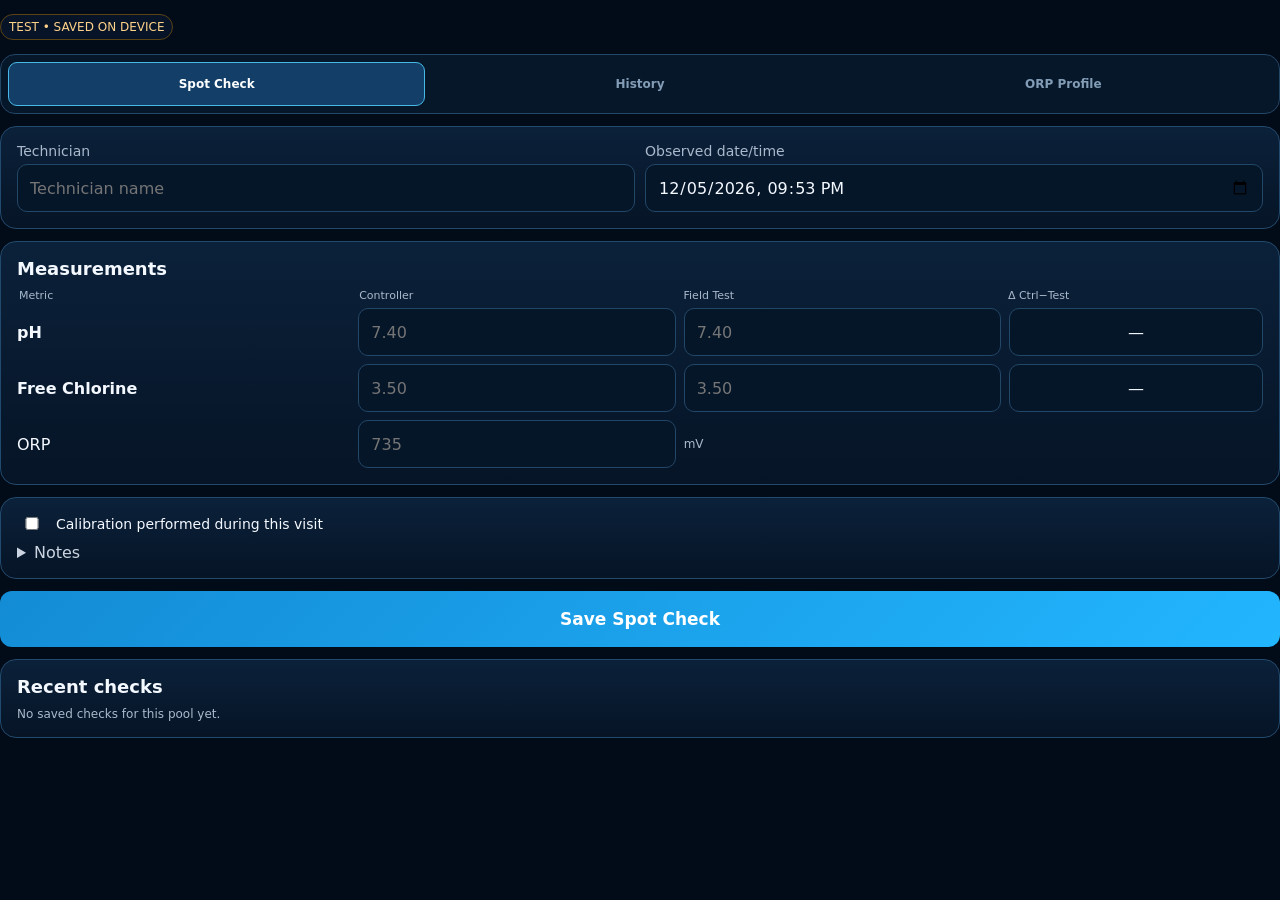
==== calibration.html @ 40bb5a02 "Add field technician testing interface and isolated local test data" ====
<!doctype html>
<html lang="en">
<head>
<script src="test-data.js"></script>
  <meta charset="utf-8" />
  <meta name="viewport" content="width=device-width, initial-scale=1, viewport-fit=cover" />
  <meta name="theme-color" content="#0b0f14" />
  <meta name="apple-mobile-web-app-capable" content="yes" />
  <meta name="apple-mobile-web-app-status-bar-style" content="black-translucent" />
  <title>Calibration &amp; Feeder Maintenance</title>
  
  <style>
    :root{
      --bg:#0b0f14;--panel:#121821;--panel2:#18212c;--line:#273241;--text:#edf3f8;
      --muted:#94a3b8;--accent:#4da3ff;--good:#22c55e;--warn:#f59e0b;--bad:#ef4444;
      --radius:14px;
    }
    *{box-sizing:border-box}
    body{margin:0;background:var(--bg);color:var(--text);font-family:system-ui,-apple-system,Segoe UI,Roboto,Arial,sans-serif}
    .app{max-width:900px;margin:0 auto;padding:14px 14px 88px}
    header{position:sticky;top:0;z-index:5;background:linear-gradient(var(--bg) 84%,transparent);padding:8px 0 12px}
    h1{font-size:22px;margin:0 0 8px}
    .subrow{display:flex;gap:8px;align-items:center;flex-wrap:wrap}
    .pill{font-size:12px;padding:5px 8px;border:1px solid var(--line);border-radius:999px;color:var(--muted);background:var(--panel)}
    .pill.local{color:#ffd28a;border-color:#5b4316}
    .card{background:var(--panel);border:1px solid var(--line);border-radius:var(--radius);padding:14px;margin:12px 0}
    .grid2{display:grid;grid-template-columns:1fr 1fr;gap:10px}
    .grid3{display:grid;grid-template-columns:1fr 1fr 1fr;gap:8px}
    label{display:block;font-size:12px;color:var(--muted);margin-bottom:5px}
    input,select,textarea,button{font:inherit}
    input,select,textarea{width:100%;background:#0e141c;color:var(--text);border:1px solid var(--line);border-radius:10px;padding:12px;min-height:48px}
    textarea{min-height:90px}
    .section-title{font-size:14px;font-weight:700;margin:0 0 10px}
    .measure-head,.measure-row{display:grid;grid-template-columns:1.05fr 1fr 1fr .8fr;gap:8px;align-items:center}
    .measure-head{font-size:11px;color:var(--muted);padding:0 2px 6px}
    .measure-row{margin-bottom:8px}
    .measure-row .metric{font-weight:700}
    .delta{display:flex;align-items:center;justify-content:center;min-height:48px;background:#0e141c;border:1px solid var(--line);border-radius:10px;font-variant-numeric:tabular-nums}
    .delta.good{border-color:#1f6c39;color:#89e4a9}
    .delta.warn{border-color:#775317;color:#ffd188}
    .delta.bad{border-color:#7d2828;color:#ffabab}
    .orp-row{display:grid;grid-template-columns:1.05fr 1fr 1fr .8fr;gap:8px;align-items:center}
    .orp-row input{grid-column:2/3}
    .btn{width:100%;border:0;border-radius:12px;padding:14px 16px;min-height:52px;font-weight:800}
    .primary{background:var(--accent);color:white}
    .secondary{background:var(--panel2);color:var(--text);border:1px solid var(--line)}
    .danger{background:#3a1515;color:#ffb3b3;border:1px solid #6c2424}
    .hidden{display:none!important}
    .kpis{display:grid;grid-template-columns:repeat(4,1fr);gap:8px}
    .kpi{background:#0e141c;border:1px solid var(--line);border-radius:10px;padding:10px}
    .kpi .v{font-size:18px;font-weight:800}
    .kpi .l{font-size:11px;color:var(--muted);margin-top:4px}
    .toolbar{display:flex;gap:8px;flex-wrap:wrap;margin-bottom:10px}
    .toolbar button{flex:1;background:var(--panel2);color:var(--text);border:1px solid var(--line);border-radius:9px;padding:9px}
    .toolbar button.active{border-color:var(--accent);color:#b9dcff}
    .history{display:grid;gap:8px}
    .rowcard{border:1px solid var(--line);border-radius:10px;background:#0e141c;padding:10px}
    .rowtop{display:flex;justify-content:space-between;gap:8px;align-items:center}
    .rowtitle{font-weight:700}
    .rowmeta{font-size:11px;color:var(--muted)}
    .metrics{display:grid;grid-template-columns:repeat(3,1fr);gap:6px;margin-top:8px}
    .metricbox{background:var(--panel2);padding:8px;border-radius:8px;font-size:12px}
    .metricbox b{display:block;font-size:14px;margin-top:2px}
    canvas{width:100%;height:300px;background:#0e141c;border:1px solid var(--line);border-radius:10px}
    .insight{padding:12px;background:#0e141c;border:1px solid var(--line);border-radius:10px;margin-top:10px}
    details{margin-top:10px}
    summary{cursor:pointer;color:#cbd5e1}
    nav{position:fixed;bottom:0;left:0;right:0;background:rgba(10,14,20,.96);backdrop-filter:blur(10px);border-top:1px solid var(--line);display:flex;z-index:10;padding:max(8px,env(safe-area-inset-bottom)) 8px 8px}
    nav button{flex:1;background:none;color:var(--muted);border:0;padding:10px 4px;font-size:12px}
    nav button.active{color:white;font-weight:800}
    .toast{position:fixed;left:50%;bottom:84px;transform:translateX(-50%);background:#17202b;color:#fff;border:1px solid var(--line);padding:10px 14px;border-radius:999px;display:none;z-index:20}
    .muted{color:var(--muted);font-size:12px}
    @media(max-width:650px){
      .grid2{grid-template-columns:1fr}
      .kpis{grid-template-columns:1fr 1fr}
      .measure-head,.measure-row,.orp-row{grid-template-columns:.9fr 1fr 1fr .75fr}
      .app{padding-left:10px;padding-right:10px}
    }
  
    header{padding-top:max(8px,env(safe-area-inset-top))}
    .feeder-head,.modal-title-row{display:flex;align-items:center;justify-content:space-between;gap:10px}
    .smallbtn{background:var(--panel2);color:var(--text);border:1px solid var(--line);border-radius:9px;padding:8px 10px}
    .session-tabs{display:grid;grid-template-columns:1fr 1fr 1fr;gap:8px;margin-top:14px}
    .session-tabs button{background:var(--panel2);color:var(--muted);border:1px solid var(--line);border-radius:10px;padding:11px}
    .session-tabs button.active{border-color:var(--accent);color:white}
    .property-group{margin-top:14px}.property-title{display:flex;justify-content:space-between;align-items:center;margin-bottom:8px;font-weight:800}
    .feeder-pool{border:1px solid var(--line);border-radius:12px;background:#0e141c;margin-bottom:10px;overflow:hidden}
    .feeder-pool-head{padding:10px 12px;border-bottom:1px solid var(--line);font-weight:800}
    .feeder-item{display:grid;grid-template-columns:1fr auto;gap:10px;padding:10px 12px;border-bottom:1px solid #202a37;align-items:center}
    .feeder-item:last-child{border-bottom:0}.feeder-id{font-size:16px;font-weight:850}.feeder-sub{font-size:11px;color:var(--muted);margin-top:3px}
    .feeder-state{display:flex;gap:6px;align-items:center}.statebtn{border-radius:9px;padding:8px 10px;border:1px solid var(--line);background:var(--panel2);color:var(--text);min-width:88px}
    .statebtn.done{border-color:#23623b;color:#9ae6b4}.statebtn.feed{border-color:#6b4a12;color:#ffd38a}.issue-dot{color:#ffd18a;font-weight:800}
    .modal{position:fixed;inset:0;background:rgba(0,0,0,.62);z-index:50;display:flex;align-items:flex-end;justify-content:center}
    .modal-sheet{width:min(900px,100%);max-height:88vh;overflow:auto;background:var(--panel);border:1px solid var(--line);border-radius:18px 18px 0 0;padding:16px 16px calc(18px + env(safe-area-inset-bottom))}
    .status-actions{display:grid;grid-template-columns:1fr 1fr;gap:10px;margin-top:16px}.status-actions button{min-height:50px;border-radius:11px;border:1px solid var(--line);font-weight:800}
    .feeder-note{margin-top:6px;padding:7px 9px;border-radius:8px;background:#2b2413;color:#ffd995;font-size:12px}
    .feeder-kpis .v{font-size:20px}


:root{--s1:#4da3ff;--s2:#b982ff}
.feeder-item.session1{border-left:5px solid var(--s1)}
.feeder-item.session2{border-left:5px solid var(--s2)}
.session-badge{display:inline-flex;padding:3px 7px;border-radius:999px;font-size:10px;font-weight:850;margin-left:7px}
.session-badge.s1{border:1px solid var(--s1);color:#a9d4ff;background:rgba(77,163,255,.10)}
.session-badge.s2{border:1px solid var(--s2);color:#d8baff;background:rgba(185,130,255,.10)}
.session-tabs button[data-session="1"].active{border-color:var(--s1);box-shadow:inset 0 -3px 0 var(--s1)}
.session-tabs button[data-session="2"].active{border-color:var(--s2);box-shadow:inset 0 -3px 0 var(--s2)}
.team-update-actions{display:grid;grid-template-columns:1fr 1fr;gap:8px;margin:12px 0 16px}
.btn.danger{background:#35191c;color:#ffb5ba;border:1px solid #7e3037}

.app-title-row{display:flex;align-items:center;gap:10px;flex-wrap:wrap}
.app-title-row h1{margin-bottom:0}
.version-badge{display:inline-flex;align-items:center;border:1px solid #4da3ff;background:rgba(77,163,255,.12);color:#a9d4ff;border-radius:999px;padding:4px 9px;font-size:12px;font-weight:850;letter-spacing:.03em}

.fc-subtabs{display:grid;grid-template-columns:1fr 1fr;gap:8px;margin-top:10px}.fc-subtabs button{padding:10px;border-radius:10px;border:1px solid var(--line);background:var(--panel2);color:var(--muted)}.fc-subtabs button.active{color:#fff;border-color:var(--accent)}
.fc-session-title{display:flex;align-items:center;justify-content:space-between}.fc-session-dot{width:14px;height:14px;border-radius:50%;background:var(--s1)}.fc-session-dot.s2{background:var(--s2)}
.fc-overview-table{width:100%;border-collapse:collapse;margin-top:12px}.fc-overview-table th,.fc-overview-table td{padding:8px 6px;border-bottom:1px solid var(--line);text-align:left;vertical-align:top}.fc-overview-table th:last-child,.fc-overview-table td:last-child{text-align:right}.fc-overview-list{font-size:11px;color:var(--muted);line-height:1.45}
.fc-progress{height:10px;border-radius:999px;background:#202936;overflow:hidden;margin-top:12px}.fc-progress>div{height:100%;width:0;background:#4aa36b;transition:width .2s}
.fc-hide-done{display:flex;align-items:center;gap:8px;margin:12px 0}.fc-hide-done input{width:20px;height:20px}
.fc-row-actions{display:flex;gap:6px;align-items:center}.fc-action{border:1px solid var(--line);background:var(--panel2);color:var(--text);padding:8px 9px;border-radius:9px;font-size:12px;font-weight:800}.fc-action.feed.active{background:#3b2c12;border-color:#8c651a;color:#ffd58a}.fc-action.clean.active{background:#173824;border-color:#2b7546;color:#a6edbd}.fc-note-btn{min-width:38px}
.fc-final-card{display:grid;gap:10px}.fc-final-card .danger{margin-top:8px}.fc-final-card button:disabled{opacity:.42}
.fc-history-item{border:1px solid var(--line);border-radius:11px;padding:11px;margin-top:9px}.fc-history-head{display:flex;justify-content:space-between;gap:10px}.fc-complete{color:#9ae6b4;font-weight:800}

.team-update-actions.single{grid-template-columns:1fr}
body.feeder-view #calibrationPoolSelector{display:none!important}

.cal-target{margin-top:9px;padding:7px 9px;border-radius:8px;background:rgba(77,163,255,.08);border:1px solid rgba(77,163,255,.22);color:#b9d9ff;font-size:12px;font-weight:750}

.metric-cal-target{margin-top:5px;color:#8fc5ff;font-size:11px;font-weight:850}
.calibration-result{grid-column:1/-1;display:flex;align-items:center;gap:9px;flex-wrap:wrap;margin-top:9px;padding:8px 10px;border:1px solid rgba(77,163,255,.32);background:rgba(77,163,255,.08);border-radius:9px;color:#b9d9ff;font-size:12px}
.calibration-result strong{color:#e9f4ff}.calibration-result span{font-weight:850}

.calibration-result{display:flex;align-items:center;gap:8px;flex-wrap:wrap;margin-top:9px;padding:8px 10px;border:1px solid rgba(77,163,255,.35);background:rgba(77,163,255,.09);border-radius:9px;color:#b9d9ff;font-size:12px}
.calibration-result strong{color:#eef7ff}
.calibration-result span{font-weight:850}

body.feeder-view #fcSession1,body.feeder-view #fcSession2,body.feeder-view #fcModeCurrent,body.feeder-view #fcModeHistory,
body.feeder-view #fcOverviewCard,body.feeder-view #fcFinalizeCard,body.feeder-view #fcHideDoneWrap{display:none!important}
.fc-v6-head{display:grid;grid-template-columns:repeat(3,1fr);gap:6px;margin:8px 0}
.fc-v6-head div{border:1px solid var(--border);border-radius:9px;padding:7px;text-align:center}
.fc-v6-head strong{display:block;font-size:20px}.fc-v6-head span{font-size:9px;color:var(--muted)}
.fc-v6-cols,.fc-v6-row{display:grid;grid-template-columns:1fr 1.15fr .85fr 1.15fr .65fr;gap:3px;align-items:center}
.fc-v6-cols{position:sticky;top:0;background:var(--bg);z-index:5;padding:6px 4px;font-size:8px;color:var(--muted);text-align:center}
.fc-v6-row{padding:5px 4px;border-bottom:1px solid var(--border);min-height:50px}
.fc-v6-id strong{font-size:13px}.fc-v6-id small{display:block;font-size:7px;color:var(--muted)}
.fc-v6-btn,.fc-v6-level{width:100%;min-width:0;min-height:36px;padding:3px 2px;border:1px solid var(--border);border-radius:7px;background:var(--panel2);color:var(--text);font-size:9px}
.fc-v6-btn small{display:block;font-size:6px}.fc-v6-btn.feed.on{border-color:#d39b36;color:#ffd487;background:rgba(211,155,54,.15)}
.fc-v6-btn.clean.on{border-color:#2c8a55;color:#9de4ba;background:rgba(44,138,85,.16)}.fc-v6-btn.note.on{border-color:var(--blue);color:#a8d1ff}
.fc-v6-prop{border:1px solid var(--border);border-radius:10px;overflow:hidden;margin-bottom:10px}.fc-v6-prop-head{padding:7px 8px;font-size:11px;font-weight:800}

.fc-last-refresh{margin-top:7px;text-align:center;font-size:10px;color:var(--muted)}
.fc-last-refresh.refreshing{color:#ffd487}
.fc-last-refresh.ok{color:#9de4ba}

body.feeder-view .fc-session-title,body.feeder-view .feeder-kpis,body.feeder-view .fc-progress,
body.feeder-view #fcProgressText,body.feeder-view .fc-hide-done,body.feeder-view .fc-final-card{display:none!important}
.fc-history-month{margin-bottom:18px}.fc-history-month h3{margin:10px 0 6px;font-size:15px}
.fc-history-row{display:grid;grid-template-columns:1fr 1.25fr;gap:8px;padding:10px 0;border-bottom:1px solid var(--border)}
.fc-history-row small{display:block;color:var(--muted);font-size:10px;margin-top:2px}.fc-history-row>div:nth-child(2){text-align:right}
.fc-history-note{grid-column:1/-1;font-size:11px;padding:7px 9px;border-radius:7px;background:var(--panel2)}
</style>
<style>
:root{--bg:#020b18;--panel:#071427;--panel2:#0b1c34;--line:#17365c;--border:#17365c;--text:#f4f8ff;--muted:#aab9cc;--accent:#22b6ff;--blue:#22b6ff;--radius:16px}
.app{max-width:1440px;padding:0 0 20px}header{position:static;background:none;padding:14px 0}header .app-title-row{display:none}
nav{position:static;display:grid;grid-template-columns:repeat(4,minmax(0,1fr));gap:6px;background:#07172a;border:1px solid #234767;border-radius:15px;padding:7px;margin:12px 0}
nav button{border:1px solid transparent;border-radius:9px;min-height:44px;color:#829db5;font-weight:850}nav button.active{background:#123e68;border-color:#48b8e7;color:white}
.card{border-color:#224a6e;background:linear-gradient(180deg,#0b213a,#061426)}input,select,textarea,.delta,.rowcard,canvas{background:#061629;border-color:#234767}.primary{background:linear-gradient(135deg,#138cd5,#22b6ff)}
.toolbar button.active,.fc-subtabs button.active{background:#123e68;color:#fff}.toast{bottom:20px}.fc-v6-btn,.fc-v6-level{min-height:44px;font-size:11px}.fc-v6-id small{font-size:10px}.fc-v6-btn small{font-size:9px}.fc-v6-cols{font-size:10px}
@media(max-width:600px){nav{grid-template-columns:repeat(2,minmax(0,1fr))}.fc-v6-btn,.fc-v6-level{font-size:9px}.fc-v6-id small{font-size:8px}.fc-v6-btn small{font-size:7px}}
</style><style>
#selectedPoolPill{display:none}#calibrationPoolSelector{display:none}nav{margin-top:0}nav button[data-view="feeders"]{display:none}nav{grid-template-columns:repeat(3,minmax(0,1fr))}body.feeder-view nav{display:none}.app{padding-bottom:10px}.card{padding:16px}.section-title{font-size:18px}label{font-size:14px}.btn{min-height:56px;font-size:17px}.fc-v6-cols{display:none}.fc-v6-row{display:flex;flex-wrap:wrap;gap:9px;padding:14px}.fc-v6-id{width:100%}.fc-v6-id strong{font-size:20px}.fc-v6-id small{font-size:12px}.fc-v6-btn{flex:1;min-width:90px;font-size:14px;min-height:50px}.fc-v6-btn small{font-size:10px}.fc-v6-level{width:85px;font-size:13px;min-height:50px}.fc-v6-prop-head{font-size:17px;padding:14px}.fc-last-refresh{font-size:12px}.toast{max-width:90%;white-space:normal}
</style></head>
<body>
<div class="app">
  <header>
    <div class="app-title-row"><h1>Pool Calibration Log</h1><span class="version-badge">v6.2</span></div>
    <div class="subrow">
      <span class="pill local">LOCAL TEST MODE</span>
      <span class="pill" id="selectedPoolPill">No pool selected</span>
    </div>
  </header>

  <section class="card" id="calibrationPoolSelector">
    <div class="grid2">
      <div>
        <label for="property">Property</label>
        <select id="property"></select>
      </div>
      <div>
        <label for="pool">Pool</label>
        <select id="pool"></select>
      </div>
    </div>
  </section>

  <nav>
  <button data-view="spot" class="active">Spot Check</button>
  <button data-view="history">History</button>
  <button data-view="orp">ORP Profile</button>
  <button data-view="feeders">Feeder Cleaning</button>
</nav>
<main>
    <section id="view-spot">
      <div class="card">
        <div class="grid2">
          <div>
            <label for="tech">Technician</label>
            <input id="tech" autocomplete="name" placeholder="Technician name" />
          </div>
          <div>
            <label for="observedAt">Observed date/time</label>
            <input id="observedAt" type="datetime-local" />
          </div>
        </div>
      </div>

      <div class="card">
        <h2 class="section-title">Measurements</h2>
        <div class="measure-head"><span>Metric</span><span>Controller</span><span>Field Test</span><span>Δ Ctrl−Test</span></div>
        <div class="measure-row">
          <div class="metric">pH</div>
          <input id="controllerPh" type="number" inputmode="decimal" step="0.01" min="0" max="14" placeholder="7.40"/>
          <input id="testPh" type="number" inputmode="decimal" step="0.01" min="0" max="14" placeholder="7.40"/>
          <div class="delta" id="phDelta">—</div>
        </div>
        <div class="measure-row">
          <div class="metric">Free Chlorine</div>
          <input id="controllerFc" type="number" inputmode="decimal" step="0.01" min="0" max="60" placeholder="3.50"/>
          <input id="testFc" type="number" inputmode="decimal" step="0.01" min="0" max="60" placeholder="3.50"/>
          <div class="delta" id="fcDelta">—</div>
        </div>
        <div class="orp-row">
          <div class="metric">ORP</div>
          <input id="orpMv" type="number" inputmode="numeric" step="1" min="0" max="1200" placeholder="735"/>
          <div class="muted">mV</div><div></div>
        </div>
      </div>

      <div class="card">
        <label style="display:flex;gap:10px;align-items:center;color:var(--text)">
          <input id="calPerformed" type="checkbox" style="width:22px;min-height:auto" />
          Calibration performed during this visit
        </label>
        <div id="calFields" class="hidden" style="margin-top:12px">
          <div class="grid2">
            <label style="display:flex;gap:8px;align-items:center;color:var(--text)"><input id="phCal" type="checkbox" style="width:22px;min-height:auto"/> pH calibrated</label>
            <label style="display:flex;gap:8px;align-items:center;color:var(--text)"><input id="fcCal" type="checkbox" style="width:22px;min-height:auto"/> FC calibrated</label>
          </div>
          <div class="grid2" style="margin-top:10px">
            <div><label>Post-calibration pH</label><input id="postPh" type="number" inputmode="decimal" step="0.01"/></div>
            <div><label>Post-calibration FC</label><input id="postFc" type="number" inputmode="decimal" step="0.01"/></div>
          </div>
        </div>
        <details>
          <summary>Notes</summary>
          <textarea id="notes" placeholder="Optional notes"></textarea>
        </details>
      </div>

      <button class="btn primary" id="saveBtn">Save Spot Check</button>

      <div class="card">
        <h2 class="section-title">Recent checks</h2>
        <div id="recentChecks" class="history"></div>
      </div>
    </section>

    <section id="view-history" class="hidden">
      <div class="card">
        <div class="kpis">
          <div class="kpi"><div class="v" id="kpiChecks">0</div><div class="l">Checks</div></div>
          <div class="kpi"><div class="v" id="kpiLast">—</div><div class="l">Last check</div></div>
          <div class="kpi"><div class="v" id="kpiPh">—</div><div class="l">Median |pH Δ|</div></div>
          <div class="kpi"><div class="v" id="kpiFc">—</div><div class="l">Median |FC Δ|</div></div>
        </div>
      </div>
      <div class="card">
        <div class="toolbar" id="historyFilter">
          <button data-days="7">7D</button><button data-days="30" class="active">30D</button><button data-days="90">90D</button><button data-days="all">All</button>
        </div>
        <div id="historyRows" class="history"></div>
      </div>
    </section>

    <section id="view-orp" class="hidden">
      <div class="card">
        <div class="grid2">
          <div><label>Target field-test FC</label><input id="targetFc" type="number" inputmode="decimal" step="0.01" placeholder="3.50"/></div>
          <div><label>Target field-test pH</label><input id="targetPh" type="number" inputmode="decimal" step="0.01" placeholder="7.40"/></div>
        </div>
        <div class="grid2" style="margin-top:10px">
          <div><label>FC comparison window ± ppm</label><input id="fcWindow" type="number" inputmode="decimal" step="0.05" value="0.25"/></div>
          <div><label>pH comparison window ±</label><input id="phWindow" type="number" inputmode="decimal" step="0.01" value="0.10"/></div>
        </div>
      </div>
      <div class="card">
        <h2 class="section-title">Historical ORP profile</h2>
        <canvas id="orpChart" width="800" height="420"></canvas>
        <div class="insight" id="orpInsight">Enter target FC and pH to evaluate comparable historical readings.</div>
      </div>
    </section>

    <section id="view-feeders" class="hidden">
      <div class="card fc-top">
        <div class="feeder-head">
          <div><div class="muted">Pulsar preventive maintenance</div><h2 style="margin:3px 0 0">Feeder Cleaning</h2></div>
          <span class="version-badge">v6.2</span>
        </div>
<div class="fc-subtabs">
          <button data-fctab="current" class="active">Current</button>
          <button data-fctab="history">History</button>
        </div>
      </div>

      <div id="fcCurrent">
        <div class="card">
          <div class="fc-session-title"><div><div class="muted" id="fcCycleLabel"></div><h2 id="fcSessionTitle" style="margin:2px 0"></h2></div><div class="fc-session-dot"></div></div>
          <div id="fcOverview"></div>
        </div>

        <div class="card">
          <div class="kpis feeder-kpis">
            <div class="kpi"><div class="v" id="fcDue">0</div><div class="l">Due</div></div>
            <div class="kpi"><div class="v" id="fcFeedDown">0</div><div class="l">Feed Down</div></div>
            <div class="kpi"><div class="v" id="fcCleaned">0</div><div class="l">Cleaned</div></div>
            <div class="kpi"><div class="v" id="fcIssues">0</div><div class="l">Notes</div></div>
          </div>
          <div class="fc-progress"><div id="fcProgressBar"></div></div>
          <div class="muted" id="fcProgressText" style="margin-top:7px"></div>
          <div class="team-update-actions single">
            <button class="btn secondary" id="fcShareStatus">Share Status Report</button><div id="fcLastRefresh" class="fc-last-refresh">Shared data not refreshed yet</div>
          </div>
        </div>

        <div class="card">
          <div class="toolbar feeder-filter">
            <button data-fprop="All" class="active">All</button><button data-fprop="Aquatica">AQ</button><button data-fprop="SeaWorld">SW</button><button data-fprop="Discovery Cove">DC</button>
          </div>
          <label class="fc-hide-done"><input type="checkbox" id="fcHideDone"> Hide cleaned feeders</label>
          <div id="fcQueue"></div>
        </div>

        <div class="card fc-final-card">
          <div id="fcFinalizeStatus" class="muted"></div>
          <button class="btn primary" id="fcFinalize" disabled>Finalize Session</button>
          <button class="btn danger" id="fcResetSession">Reset Session</button>
        </div>
      </div>

      <div id="fcHistoryView" class="hidden">
        <div class="card"><h2 style="margin-top:0">Cleaning History</h2><div id="fcHistoryList"></div></div>
      </div>
    </section>
        <div id="fcModalHistory" class="history" style="margin-top:12px"></div>
      </div>
    </div>


<div id="fcNoteModal" class="modal hidden"><div class="modal-sheet">
  <div class="modal-title-row"><div><div class="muted" id="fcNotePool"></div><h2 id="fcNoteTitle" style="margin:2px 0"></h2></div><button class="smallbtn" id="fcNoteClose">Close</button></div>
  <label style="margin-top:14px">Equipment note</label>
  <textarea id="fcNoteText" placeholder="e.g. Needs new discharge valve, lid broken"></textarea>
  <button class="btn primary" id="fcSaveNote">Save Note</button>
  <button class="btn danger" id="fcResetOne" style="margin-top:10px">Reset This Feeder to Due</button>
</div></div>


<div class="toast" id="toast"></div>

<script>
function calibrationTargetLine(r){
  const parts=[];
  if(r.phCal && r.postPh !== null && r.postPh !== undefined && r.postPh !== "")
    parts.push(`pH → ${Number(r.postPh).toFixed(2)}`);
  if(r.fcCal && r.postFc !== null && r.postFc !== undefined && r.postFc !== "")
    parts.push(`FC → ${Number(r.postFc).toFixed(2)} ppm`);
  return parts.length ? `<div class="calibration-result"><strong>Calibrated to</strong>${parts.map(x=>`<span>${x}</span>`).join("")}</div>` : "";
}

const POOLS = [
  ["Aquatica","501","Cutback Cove"],["Aquatica","502","Big Surf Shores"],["Aquatica","503","Omaka Rocka"],
  ["Aquatica","504","Katas Kookaburra"],["Aquatica","505","Roa's Rapids"],["Aquatica","506","Whanau Way"],
  ["Aquatica","507","Walkabout Waters"],["Aquatica","508","Ray Rush/Whahalla Wave"],["Aquatica","509","Loggerhead/Tassie"],
  ["Aquatica","510","Dolphin Plunge"],["Aquatica","520","Ihu Breakaway Falls"],["Aquatica","530","Taumata Racer"],
  ["Aquatica","540","KareKareKurl"],["Aquatica","550","Riptide"],
  ["SeaWorld","Infinity Falls 1","Infinity Falls 1"],["SeaWorld","Infinity Falls 2","Infinity Falls 2"],
  ["SeaWorld","Kraken","Kraken"],["SeaWorld","Manta Pond","Manta Pond"],["SeaWorld","Main Gate","Main Gate"],
  ["SeaWorld","Journey to Atlantis","Journey to Atlantis"],["SeaWorld","Sesame","Sesame"],["SeaWorld","Pearl","Pearl"],
  ["Discovery Cove","Tropical River/Resort Pool","Tropical River/Resort Pool"],["Discovery Cove","Freshwater Oasis","Freshwater Oasis"]
].map(([property,id,name])=>({property,id,name,key:`${property}|${id}`}));

const $ = id => document.getElementById(id);
const state = {historyDays:30};

function nowLocalInput(){
  const d=new Date(); d.setMinutes(d.getMinutes()-d.getTimezoneOffset());
  return d.toISOString().slice(0,16);
}
$("observedAt").value=nowLocalInput();

function loadPrefs(){
  $("tech").value=localStorage.getItem("fieldtest.pcl.tech")||"";
}
function initSelectors(){
  const props=[...new Set(POOLS.map(p=>p.property))];
  $("property").innerHTML=props.map(p=>`<option>${p}</option>`).join("");
  const savedProp=localStorage.getItem("fieldtest.pcl.property");
  if(savedProp && props.includes(savedProp)) $("property").value=savedProp;
  fillPools();
  const savedPool=localStorage.getItem("fieldtest.pcl.pool");
  if(savedPool && [...$("pool").options].some(o=>o.value===savedPool)) $("pool").value=savedPool;
  updatePoolPill();
}
function fillPools(){
  const prop=$("property").value;
  const list=POOLS.filter(p=>p.property===prop);
  $("pool").innerHTML=list.map(p=>`<option value="${p.key}">${p.id}${p.name!==p.id?` — ${p.name}`:""}</option>`).join("");
  updatePoolPill();
}
function selectedPool(){ return POOLS.find(p=>p.key===$("pool").value); }
function updatePoolPill(){
  const p=selectedPool();
  $("selectedPoolPill").textContent=p?`${p.property} • ${p.id}${p.name!==p.id?` ${p.name}`:""}`:"No pool selected";
  renderAll();
}
$("property").addEventListener("change",()=>{localStorage.setItem("fieldtest.pcl.property",$("property").value);fillPools();localStorage.setItem("fieldtest.pcl.pool",$("pool").value);renderAll();});
$("pool").addEventListener("change",()=>{localStorage.setItem("fieldtest.pcl.pool",$("pool").value);updatePoolPill();});

function num(id){const v=parseFloat($(id).value);return Number.isFinite(v)?v:null}
function deltaClass(abs, type){
  if(type==="ph") return abs<=.10?"good":abs<=.20?"warn":"bad";
  return abs<=.30?"good":abs<=.50?"warn":"bad";
}
function updateDeltas(){
  [["controllerPh","testPh","phDelta","ph"],["controllerFc","testFc","fcDelta","fc"]].forEach(([a,b,out,type])=>{
    const x=num(a),y=num(b),el=$(out);
    el.className="delta";
    if(x===null||y===null){el.textContent="—";return}
    const d=x-y; el.textContent=(d>=0?"+":"")+d.toFixed(2); el.classList.add(deltaClass(Math.abs(d),type));
  });
}
["controllerPh","testPh","controllerFc","testFc"].forEach(id=>$(id).addEventListener("input",updateDeltas));
$("calPerformed").addEventListener("change",()=>$("calFields").classList.toggle("hidden",!$("calPerformed").checked));

function getRecords(){try{return JSON.parse(localStorage.getItem("fieldtest.pcl.records")||"[]")}catch{return []}}
function saveRecords(r){localStorage.setItem("fieldtest.pcl.records",JSON.stringify(r))}
function uuid(){return crypto.randomUUID?crypto.randomUUID():Date.now().toString(36)+Math.random().toString(36).slice(2)}

function validate(){
  const required=["controllerPh","testPh","controllerFc","testFc","orpMv"];
  for(const id of required){if(num(id)===null) return false}
  return !!selectedPool();
}
$("saveBtn").addEventListener("click",()=>{
  if(!validate()){toast("Complete all required readings.");return}
  const p=selectedPool();
  const rec={
    id:uuid(),poolKey:p.key,property:p.property,poolId:p.id,poolName:p.name,
    observedAt:new Date($("observedAt").value).toISOString(),createdAt:new Date().toISOString(),
    technician:$("tech").value.trim(),
    controllerPh:num("controllerPh"),testPh:num("testPh"),controllerFc:num("controllerFc"),testFc:num("testFc"),
    orpMv:num("orpMv"),calPerformed:$("calPerformed").checked,phCal:$("phCal").checked,fcCal:$("fcCal").checked,
    postPh:num("postPh"),postFc:num("postFc"),notes:$("notes").value.trim()
  };
  const all=getRecords(); all.push(rec); saveRecords(all);
  localStorage.setItem("fieldtest.pcl.tech",rec.technician);
  ["controllerPh","testPh","controllerFc","testFc","orpMv","postPh","postFc"].forEach(id=>$(id).value="");
  $("notes").value="";$("calPerformed").checked=false;$("calFields").classList.add("hidden");$("phCal").checked=false;$("fcCal").checked=false;
  $("observedAt").value=nowLocalInput(); updateDeltas(); renderAll(); toast("Spot check saved locally.");
});

function poolRecords(){
  const key=$("pool").value;
  return getRecords().filter(r=>r.poolKey===key).sort((a,b)=>new Date(b.observedAt)-new Date(a.observedAt));
}
function fmtDate(s){return new Date(s).toLocaleString([], {month:"short",day:"numeric",hour:"numeric",minute:"2-digit"})}
function recCard(r,showDelete=false){
  const ph=r.controllerPh-r.testPh,fc=r.controllerFc-r.testFc;
  return `<div class="rowcard">
    <div class="rowtop"><div><div class="rowtitle">${fmtDate(r.observedAt)}</div><div class="rowmeta">${r.technician||"Unknown tech"}${r.calPerformed ? ` • CALIBRATED${r.phCal||r.fcCal ? ` (${[r.phCal?"pH":"",r.fcCal?"FC":""].filter(Boolean).join(" + ")})` : ""}` : ""}</div></div>
    ${showDelete?`<button class="danger" onclick="deleteRec('${r.id}')">Delete</button>`:""}</div>
    <div class="metrics">
      <div class="metricbox">pH Ctrl/Test<b>${r.controllerPh.toFixed(2)} / ${r.testPh.toFixed(2)}</b><span>Δ ${ph>=0?"+":""}${ph.toFixed(2)}</span></div>
      <div class="metricbox">FC Ctrl/Test<b>${r.controllerFc.toFixed(2)} / ${r.testFc.toFixed(2)}</b><span>Δ ${fc>=0?"+":""}${fc.toFixed(2)}</span></div>
      <div class="metricbox">ORP<b>${Math.round(r.orpMv)} mV</b><span>${r.notes?"Notes saved":""}</span></div>
    </div>${calibrationTargetLine(r)}
  </div>`;
}
window.deleteRec=(id)=>{
  if(!confirm("Delete this spot check?")) return;
  saveRecords(getRecords().filter(r=>r.id!==id)); renderAll(); toast("Record deleted.");
}
function median(arr){
  if(!arr.length)return null; const a=[...arr].sort((x,y)=>x-y),m=Math.floor(a.length/2);
  return a.length%2?a[m]:(a[m-1]+a[m])/2;
}
function quartiles(arr){
  const a=[...arr].sort((x,y)=>x-y); if(!a.length)return [null,null];
  const q=(p)=>{const pos=(a.length-1)*p,b=Math.floor(pos),r=pos-b;return a[b+1]!==undefined?a[b]+r*(a[b+1]-a[b]):a[b]};
  return [q(.25),q(.75)];
}
function renderRecent(){
  const recs=poolRecords().slice(0,5);
  $("recentChecks").innerHTML=recs.length?recs.map(r=>recCard(r)).join(""):`<div class="muted">No saved checks for this pool yet.</div>`;
}
function filteredHistory(){
  const recs=poolRecords(); if(state.historyDays==="all") return recs;
  const cutoff=Date.now()-state.historyDays*86400000; return recs.filter(r=>new Date(r.observedAt).getTime()>=cutoff);
}
function renderHistory(){
  const recs=filteredHistory(),all=poolRecords();
  $("historyRows").innerHTML=recs.length?recs.map(r=>recCard(r,true)).join(""):`<div class="muted">No records in this period.</div>`;
  $("kpiChecks").textContent=all.length;
  $("kpiLast").textContent=all.length?fmtDate(all[0].observedAt):"—";
  const mph=median(all.map(r=>Math.abs(r.controllerPh-r.testPh)));
  const mfc=median(all.map(r=>Math.abs(r.controllerFc-r.testFc)));
  $("kpiPh").textContent=mph===null?"—":mph.toFixed(2);
  $("kpiFc").textContent=mfc===null?"—":mfc.toFixed(2);
}
$("historyFilter").addEventListener("click",e=>{
  if(e.target.tagName!=="BUTTON")return;
  [...$("historyFilter").children].forEach(b=>b.classList.remove("active"));e.target.classList.add("active");
  state.historyDays=e.target.dataset.days==="all"?"all":Number(e.target.dataset.days);renderHistory();
});

["targetFc","targetPh","fcWindow","phWindow"].forEach(id=>$(id).addEventListener("input",renderOrp));
function renderOrp(){
  const canvas=$("orpChart"),ctx=canvas.getContext("2d"),recs=poolRecords().filter(r=>Number.isFinite(r.testFc)&&Number.isFinite(r.testPh)&&Number.isFinite(r.orpMv));
  ctx.clearRect(0,0,canvas.width,canvas.height); ctx.fillStyle="#0e141c";ctx.fillRect(0,0,canvas.width,canvas.height);
  const pad={l:62,r:20,t:20,b:48}; const w=canvas.width-pad.l-pad.r,h=canvas.height-pad.t-pad.b;
  if(!recs.length){ctx.fillStyle="#94a3b8";ctx.font="20px system-ui";ctx.fillText("No ORP history for this pool",80,100);$("orpInsight").textContent="Save spot checks to build this pool's historical ORP profile.";return}
  let xs=recs.map(r=>r.testFc),ys=recs.map(r=>r.orpMv),xmin=Math.min(...xs),xmax=Math.max(...xs),ymin=Math.min(...ys),ymax=Math.max(...ys);
  if(xmin===xmax){xmin-=.5;xmax+=.5} if(ymin===ymax){ymin-=25;ymax+=25}
  xmin=Math.max(0,xmin-.2);xmax+=.2;ymin-=20;ymax+=20;
  const X=x=>pad.l+(x-xmin)/(xmax-xmin)*w,Y=y=>pad.t+h-(y-ymin)/(ymax-ymin)*h;
  ctx.strokeStyle="#273241";ctx.lineWidth=1;
  for(let i=0;i<=5;i++){let y=pad.t+h*i/5;ctx.beginPath();ctx.moveTo(pad.l,y);ctx.lineTo(pad.l+w,y);ctx.stroke()}
  ctx.fillStyle="#94a3b8";ctx.font="14px system-ui";
  ctx.fillText("Field-test FC (ppm)",pad.l+w/2-55,canvas.height-10);
  ctx.save();ctx.translate(16,pad.t+h/2+35);ctx.rotate(-Math.PI/2);ctx.fillText("ORP (mV)",0,0);ctx.restore();
  recs.forEach(r=>{
    const ph=r.testPh;
    ctx.fillStyle=ph<7.2?"#60a5fa":ph<7.4?"#22c55e":ph<7.6?"#f59e0b":"#ef4444";
    ctx.beginPath();ctx.arc(X(r.testFc),Y(r.orpMv),6,0,Math.PI*2);ctx.fill();
  });
  const tf=num("targetFc"),tp=num("targetPh"),fw=num("fcWindow")??.25,pw=num("phWindow")??.10;
  if(tf===null||tp===null){$("orpInsight").textContent=`${recs.length} historical sample${recs.length===1?"":"s"}. Enter target field-test FC and pH for a comparable-history estimate.`;return}
  const matches=recs.filter(r=>Math.abs(r.testFc-tf)<=fw&&Math.abs(r.testPh-tp)<=pw);
  if(matches.length<5){$("orpInsight").textContent=`Not enough comparable history yet — ${matches.length} of 5 minimum samples within FC ${tf-fw}–${tf+fw} ppm and pH ${(tp-pw).toFixed(2)}–${(tp+pw).toFixed(2)}.`;return}
  const med=median(matches.map(r=>r.orpMv)),[q1,q3]=quartiles(matches.map(r=>r.orpMv));
  $("orpInsight").innerHTML=`At field-test FC <b>${(tf-fw).toFixed(2)}–${(tf+fw).toFixed(2)} ppm</b> and pH <b>${(tp-pw).toFixed(2)}–${(tp+pw).toFixed(2)}</b>, this pool has historically recorded a median ORP of <b>${Math.round(med)} mV</b> (n=${matches.length}). Middle 50%: <b>${Math.round(q1)}–${Math.round(q3)} mV</b>.<br><span class="muted">Site-specific historical relationship; not a universal ORP target.</span>`;
}
function renderAll(){renderRecent();renderHistory();renderOrp()}
function toast(msg){const t=$("toast");t.textContent=msg;t.style.display="block";setTimeout(()=>t.style.display="none",1800)}

document.querySelector("nav").addEventListener("click",e=>{
  if(e.target.tagName!=="BUTTON")return; const view=e.target.dataset.view;
  document.querySelectorAll("nav button").forEach(b=>b.classList.toggle("active",b===e.target));
  ["spot","history","orp","feeders"].forEach(v=>$("view-"+v).classList.toggle("hidden",v!==view));
  if(view==="orp") setTimeout(renderOrp,10); if(view==="feeders") setTimeout(fcRender,10);
});
loadPrefs();initSelectors();renderAll();

</script>

<script>
/* v2: IndexedDB + Supabase durable/shared storage layer.
   localStorage remains only as a fast UI mirror for the existing prototype UI. */
const PCL_SB_URL="https://eseqjmcsdwqyohmoabnq.supabase.co";
const PCL_SB_KEY="eyJhbGciOiJIUzI1NiIsInR5cCI6IkpXVCJ9.eyJpc3MiOiJzdXBhYmFzZSIsInJlZiI6ImVzZXFqbWNzZHdxeW9obW9hYm5xIiwicm9sZSI6ImFub24iLCJpYXQiOjE3ODg2MjUxMTIsImV4cCI6MjEwNDIwMTExMn0.PIqeyV12we4gCuyFXYwcN9-tCgc-rIhYud2DuUhxqlQ";
let pclSyncing=false;

function pclDB(){
  return new Promise((resolve,reject)=>{
    const q=indexedDB.open("fieldTestCalibrationDB",1);
    q.onupgradeneeded=()=>{
      const db=q.result;
      if(!db.objectStoreNames.contains("records")){
        const s=db.createObjectStore("records",{keyPath:"id"});
        s.createIndex("syncStatus","syncStatus");
      }
    };
    q.onsuccess=()=>resolve(q.result); q.onerror=()=>reject(q.error);
  });
}
async function pclAll(){
  const db=await pclDB();
  return new Promise((res,rej)=>{
    const q=db.transaction("records","readonly").objectStore("records").getAll();
    q.onsuccess=()=>res(q.result); q.onerror=()=>rej(q.error);
  });
}
async function pclPut(r){
  const db=await pclDB();
  return new Promise((res,rej)=>{
    const q=db.transaction("records","readwrite").objectStore("records").put(r);
    q.onsuccess=()=>res(); q.onerror=()=>rej(q.error);
  });
}
async function pclPutMany(rows){ for(const r of rows) await pclPut(r); }

function pclHeaders(extra={}){
  return {apikey:PCL_SB_KEY,Authorization:`Bearer ${PCL_SB_KEY}`,"Content-Type":"application/json",...extra};
}
function pclToRemote(r){
  return {
    id:r.id,pool_key:r.poolKey,property:r.property,pool_id:r.poolId,pool_name:r.poolName,
    observed_at:r.observedAt,technician:r.technician||null,
    controller_ph:r.controllerPh,test_ph:r.testPh,controller_fc:r.controllerFc,test_fc:r.testFc,
    orp_mv:r.orpMv,calibration_performed:!!r.calPerformed,ph_calibrated:!!r.phCal,
    fc_calibrated:!!r.fcCal,post_calibration_ph:r.postPh,post_calibration_fc:r.postFc,
    notes:r.notes||null,device_id:r.deviceId||null
  };
}
function pclFromRemote(r){
  return {
    id:r.id,poolKey:r.pool_key,property:r.property,poolId:r.pool_id,poolName:r.pool_name,
    observedAt:r.observed_at,createdAt:r.created_at,technician:r.technician||"",
    controllerPh:Number(r.controller_ph),testPh:Number(r.test_ph),
    controllerFc:Number(r.controller_fc),testFc:Number(r.test_fc),orpMv:Number(r.orp_mv),
    calPerformed:!!r.calibration_performed,phCal:!!r.ph_calibrated,fcCal:!!r.fc_calibrated,
    postPh:r.post_calibration_ph==null?null:Number(r.post_calibration_ph),
    postFc:r.post_calibration_fc==null?null:Number(r.post_calibration_fc),
    notes:r.notes||"",deviceId:r.device_id||null,syncStatus:"synced"
  };
}
function pclSetBadge(){
  const el=document.querySelector(".pill.local");
  if(!el) return;
  pclAll().then(rows=>{
    const n=rows.filter(r=>r.syncStatus!=="synced").length;
    el.textContent=!navigator.onLine?`OFFLINE${n?` • ${n} WAITING`:""}`:
      pclSyncing?`SAVING${n?` • ${n}`:""}`:n?`TEST • ${n} PENDING`:"TEST • SAVED ON DEVICE";
  }).catch(()=>{});
}
async function pclPush(r){
  const u=`${PCL_SB_URL}/rest/v1/spot_checks?on_conflict=id`;
  const resp=await fetch(u,{method:"POST",headers:pclHeaders({Prefer:"resolution=merge-duplicates,return=minimal"}),body:JSON.stringify(pclToRemote(r))});
  if(!resp.ok) throw new Error(await resp.text());
  r.syncStatus="synced"; await pclPut(r);
}
async function pclPull(){
  const resp=await fetch(`${PCL_SB_URL}/rest/v1/spot_checks?select=*&order=observed_at.desc`,{headers:pclHeaders()});
  if(!resp.ok) throw new Error(await resp.text());
  const remote=(await resp.json()).map(pclFromRemote);
  const local=await pclAll(), pending=new Map(local.filter(r=>r.syncStatus!=="synced").map(r=>[r.id,r]));
  for(const r of remote) if(!pending.has(r.id)) await pclPut(r);
}
async function pclRefreshMirror(){
  const rows=(await pclAll()).sort((a,b)=>new Date(a.observedAt)-new Date(b.observedAt));
  localStorage.setItem("fieldtest.pcl.records",JSON.stringify(rows));
  if(typeof renderAll==="function") renderAll();
}
async function pclSync(){
  if(pclSyncing||!navigator.onLine){pclSetBadge();return}
  pclSyncing=true;pclSetBadge();
  try{
    const rows=await pclAll();
    for(const r of rows.filter(x=>x.syncStatus!=="synced")){
      try{ await pclPush(r); }catch(e){ r.syncStatus="error"; await pclPut(r); console.error("Sync push",e); }
    }
    await pclPull();
    await pclRefreshMirror();
  }catch(e){console.error("Sync",e)}
  pclSyncing=false;pclSetBadge();
}

/* Replace the prototype save routine: UI mirror + IndexedDB first, cloud second. */
const pclOriginalSaveRecords=saveRecords;
saveRecords=function(rows){
  localStorage.setItem("fieldtest.pcl.records",JSON.stringify(rows));
  (async()=>{
    const existing=new Map((await pclAll()).map(r=>[r.id,r]));
    for(const row of rows){
      const prior=existing.get(row.id);
      if(prior && prior.syncStatus==="synced") row.syncStatus="synced";
      else row.syncStatus=row.syncStatus||"pending";
      row.deviceId=row.deviceId||localStorage.getItem("fieldtest.pcl.deviceId")||(crypto.randomUUID?crypto.randomUUID():String(Date.now()));
      localStorage.setItem("fieldtest.pcl.deviceId",row.deviceId);
      await pclPut(row);
    }
    pclSetBadge(); pclSync();
  })();
};

/* On first v2 load, migrate any surviving v1 local records into IndexedDB, then sync. */
(async()=>{
  try{
    const legacy=JSON.parse(localStorage.getItem("fieldtest.pcl.records")||"[]");
    const current=new Map((await pclAll()).map(r=>[r.id,r]));
    for(const r of legacy){
      if(!current.has(r.id)){r.syncStatus="pending";await pclPut(r);}
    }
    await pclRefreshMirror();
    await pclSync();
  }catch(e){console.error("Startup storage migration",e)}
})();
window.addEventListener("online",pclSync);
window.addEventListener("offline",pclSetBadge);
</script>





<script>
/* Pulsar Feeder Cleaning v6.2 — session workflow */
const FC_FEEDERS=[
["Aquatica","501","Cutback Cove",4],["Aquatica","502","Big Surf Shores",4],["Aquatica","503","Omaka Rocka",1],["Aquatica","504","Katas Kookaburra",2],["Aquatica","505","Roa's Rapids",10],["Aquatica","506","Whanau Way",1],["Aquatica","507","Walkabout Waters",4],["Aquatica","508","Ray Rush/Whahalla Wave",2],["Aquatica","509","Loggerhead/Tassie",4],["Aquatica","510","Dolphin Plunge",1],["Aquatica","520","Ihu Breakaway Falls",1],["Aquatica","530","Taumata Racer",1],["Aquatica","540","KareKareKurl",1],["Aquatica","550","Riptide",1],
["Discovery Cove","Tropical River","Tropical River/Resort Pool",8],["Discovery Cove","Oasis","Freshwater Oasis",6],
["SeaWorld","Sesame","Sesame",1],["SeaWorld","IF1","Infinity Falls 1",2],["SeaWorld","IF2","Infinity Falls 2",2],["SeaWorld","Kraken","Kraken",2],["SeaWorld","J2A","Journey to Atlantis",4],["SeaWorld","Manta","Manta Pond",2],["SeaWorld","Pipeline","Pipeline",1]];
const FC_LEVELS=["100%","75%","50%","25%","Empty"];
const FC={month:new Date().toISOString().slice(0,7),rows:[],property:"All"};
function fcInv(){return FC_FEEDERS.flatMap(([property,pool,pool_name,n])=>Array.from({length:n},(_,i)=>{let letter=String.fromCharCode(65+i);return {feeder_key:`${property}|${pool}|${letter}`,property,pool,pool_name,letter,feeder_id:`${pool}-${letter}`}}))}
function fcRow(k){return FC.rows.find(r=>r.feeder_key===k)}
function fcTech(){return null}
function fcHeaders(extra={}){return {"apikey":PCL_SB_KEY,"Authorization":`Bearer ${PCL_SB_KEY}`,"Content-Type":"application/json",...extra}}
function fcFmt(t){return t?new Date(t).toLocaleString([],{month:"short",day:"numeric",hour:"numeric",minute:"2-digit"}):""}
function fcElapsed(a,b){if(!a||!b)return"";let d=new Date(b)-new Date(a);if(d<0)return"";let h=Math.floor(d/36e5),m=Math.round((d%36e5)/6e4);return h?`${h}h ${m}m`:`${m}m`}
async function fcLoad(){
 const status=document.getElementById("fcLastRefresh");
 if(status){status.textContent="Loading local test data…";status.classList.remove("ok");status.classList.add("refreshing")}
 try{
   let a=await fetch(`${PCL_SB_URL}/rest/v1/feeder_cleanings?month=eq.${FC.month}&select=*`,{headers:fcHeaders(),cache:"no-store"});
   if(!a.ok) throw new Error(await a.text());
   FC.rows=await a.json();
   fcRender();
   if(status){
     status.textContent=`Local data refreshed ${new Date().toLocaleTimeString([],{hour:"numeric",minute:"2-digit",second:"2-digit"})}`;
     status.classList.remove("refreshing");status.classList.add("ok");
   }
 }catch(e){
   console.error("Feeder refresh failed",e);
   if(status){
     status.textContent="Refresh failed — showing last loaded data";
     status.classList.remove("refreshing","ok");
   }
 }
}

async function fcSave(x,patch){let r=fcRow(x.feeder_key)||{id:crypto.randomUUID(),month:FC.month,feeder_key:x.feeder_key,property:x.property,pool_id:x.pool,pool_name:x.pool_name,feeder_letter:x.letter,session:1};Object.assign(r,patch);let resp=await fetch(`${PCL_SB_URL}/rest/v1/feeder_cleanings?on_conflict=month,feeder_key`,{method:"POST",headers:fcHeaders({Prefer:"resolution=merge-duplicates,return=representation"}),body:JSON.stringify(r)});if(!resp.ok)return toast("Could not save.");let saved=(await resp.json())[0],i=FC.rows.findIndex(v=>v.feeder_key===x.feeder_key);if(i>=0)FC.rows[i]=saved;else FC.rows.push(saved);fcRender()}
window.fcV6Feed=async k=>{let t=null;let x=fcInv().find(v=>v.feeder_key===k),r=fcRow(k);if(r?.feed_down_at&&!r?.cleaned_at){if(!confirm(`Clear feed-down for ${x.feeder_id}?`))return;return fcSave(x,{feed_down_at:null,feed_down_by:null,feed_level:null,level_updated_at:null})}await fcSave(x,{feed_down_at:new Date().toISOString(),feed_down_by:t,feed_level:"100%",level_updated_at:new Date().toISOString(),cleaned_at:null,cleaned_by:null})}
window.fcV6Clean=async k=>{let t=null;let x=fcInv().find(v=>v.feeder_key===k),r=fcRow(k);if(r?.cleaned_at){if(!confirm(`Clear cleaned status for ${x.feeder_id}?`))return;return fcSave(x,{cleaned_at:null,cleaned_by:null})}let now=new Date().toISOString(),patch={cleaned_at:now,cleaned_by:t,feed_level:"Empty",level_updated_at:now};if(!r?.feed_down_at){patch.feed_down_at=now;patch.feed_down_by=t}await fcSave(x,patch)}
window.fcV6Level=async(k,v)=>{if(!v)return;let t=null;let x=fcInv().find(q=>q.feeder_key===k),r=fcRow(k),now=new Date().toISOString(),patch={feed_level:v,level_updated_at:now};if(!r?.feed_down_at){patch.feed_down_at=now;patch.feed_down_by=t}await fcSave(x,patch)}
window.fcNote=k=>{let x=fcInv().find(v=>v.feeder_key===k),r=fcRow(k),v=prompt(`Note for ${x.feeder_id}`,r?.note||"");if(v!==null)fcSave(x,{note:v.trim()})}
function fcStatusReport(){let a=fcInv().map(x=>({...x,r:fcRow(x.feeder_key)||{}})),feed=a.filter(x=>x.r.feed_down_at&&!x.r.cleaned_at),clean=a.filter(x=>x.r.cleaned_at),L=["PULSAR FEEDER STATUS",new Date().toLocaleString([]),""];function sec(title,rows,done){if(!rows.length)return;L.push(title);["Aquatica","SeaWorld","Discovery Cove"].forEach(p=>{let q=rows.filter(x=>x.property===p);if(!q.length)return;L.push(p.toUpperCase());q.forEach(x=>{let r=x.r,d=fcElapsed(r.feed_down_at,done?r.cleaned_at:new Date().toISOString());L.push(`${done?"✓":"•"} ${x.feeder_id} — ${done?`Cleaned ${fcFmt(r.cleaned_at)}`:`${r.feed_level||"100%"} • ${fcFmt(r.feed_down_at)}`}${d?` • ${d}`:""}`);if(r.note?.trim())L.push(`  Note: ${r.note.trim()}`)});L.push("")})}sec("FEEDING DOWN",feed,false);sec("CLEANED",clean,true);L.push("STATUS",`${feed.length} feeding down`,`${clean.length} cleaned`);return L.join("\n").trim()}
async function fcShareStatus(){let text=fcStatusReport();if(navigator.share){try{await navigator.share({title:"Pulsar Feeder Status",text})}catch(e){}}else{await navigator.clipboard.writeText(text);toast("Status report copied.")}}
function fcRender(){let all=fcInv(),visible=FC.property==="All"?all:all.filter(x=>x.property===FC.property),feed=all.filter(x=>{let r=fcRow(x.feeder_key);return r?.feed_down_at&&!r?.cleaned_at}).length,clean=all.filter(x=>fcRow(x.feeder_key)?.cleaned_at).length,notes=all.filter(x=>fcRow(x.feeder_key)?.note?.trim()).length;let ov=document.getElementById("fcOverview");if(ov)ov.innerHTML=`<div class="fc-v6-head"><div><strong>${feed}</strong><span>Feeding Down</span></div><div><strong>${clean}</strong><span>Cleaned</span></div><div><strong>${notes}</strong><span>Notes</span></div></div><button class="btn secondary" onclick="fcShareStatus()">Share Status Report</button>`;let q=document.getElementById("fcQueue");if(!q)return;q.innerHTML=`<div class="fc-v6-cols"><span>Feeder</span><span>Feed Down</span><span>Level</span><span>Cleaned</span><span>Notes</span></div>`+["Aquatica","SeaWorld","Discovery Cove"].map(p=>{let z=visible.filter(x=>x.property===p);if(!z.length)return"";return `<div class="fc-v6-prop"><div class="fc-v6-prop-head">${p}</div>`+z.map(x=>{let r=fcRow(x.feeder_key)||{};return `<div class="fc-v6-row"><div class="fc-v6-id"><strong>${x.feeder_id}</strong><small>${x.pool_name}</small></div><button class="fc-v6-btn feed ${r.feed_down_at&&!r.cleaned_at?"on":""}" onclick="fcV6Feed('${x.feeder_key}')">Feed Down${r.feed_down_at?`<small>${fcFmt(r.feed_down_at)}</small>`:""}</button><select class="fc-v6-level" onchange="fcV6Level('${x.feeder_key}',this.value)"><option value="">Level</option>${FC_LEVELS.map(v=>`<option ${r.feed_level===v?"selected":""}>${v}</option>`).join("")}</select><button class="fc-v6-btn clean ${r.cleaned_at?"on":""}" onclick="fcV6Clean('${x.feeder_key}')">Cleaned${r.cleaned_at?`<small>${fcFmt(r.cleaned_at)}</small>`:""}</button><button class="fc-v6-btn note ${r.note?.trim()?"on":""}" onclick="fcNote('${x.feeder_key}')">${r.note?.trim()?"Note ✓":"Note"}</button></div>`}).join("")+`</div>`}).join("")}
document.querySelectorAll(".feeder-filter button").forEach(b=>b.onclick=()=>{FC.property=b.dataset.fprop;document.querySelectorAll(".feeder-filter button").forEach(x=>x.classList.toggle("active",x===b));fcRender()});
window.fcShareStatus=fcShareStatus;
fcLoad();

/* v6.2 shared-board auto refresh */
let fcRefreshInFlight=false;
async function fcRefreshShared(){
  if(fcRefreshInFlight) return;
  fcRefreshInFlight=true;
  try{ await fcLoad(); } finally { fcRefreshInFlight=false; }
}
function fcFeederViewVisible(){
  const v=document.getElementById("view-feeders");
  return !!v && !v.classList.contains("hidden");
}
document.querySelectorAll('nav button[data-view="feeders"]').forEach(btn=>{
  btn.addEventListener("click",()=>setTimeout(fcRefreshShared,0));
});
document.addEventListener("visibilitychange",()=>{
  if(document.visibilityState==="visible" && fcFeederViewVisible()){if(fcViewMode==="history")fcLoadHistory();else fcRefreshShared();}
});
window.addEventListener("pageshow",()=>{
  if(fcFeederViewVisible()){if(fcViewMode==="history")fcLoadHistory();else fcRefreshShared();}
});


let fcViewMode="current";
async function fcLoadHistory(){
 const box=document.getElementById("fcHistoryList"); if(!box)return;
 box.innerHTML='<div class="muted">Loading shared cleaning history…</div>';
 try{
  let a=await fetch(`${PCL_SB_URL}/rest/v1/feeder_cleanings?select=*&cleaned_at=not.is.null&order=cleaned_at.desc&limit=500`,{headers:fcHeaders(),cache:"no-store"});
  if(!a.ok)throw new Error(await a.text()); let rows=await a.json();
  if(!rows.length){box.innerHTML='<div class="muted">No completed feeder cleanings recorded yet.</div>';return}
  let groups={}; rows.forEach(r=>{let k=new Date(r.cleaned_at).toLocaleString([],{month:"long",year:"numeric"});(groups[k]??=[]).push(r)});
  box.innerHTML=Object.entries(groups).map(([month,rs])=>`<div class="fc-history-month"><h3>${month}</h3>${rs.map(r=>{let dur=fcElapsed(r.feed_down_at,r.cleaned_at);return `<div class="fc-history-row"><div><strong>${r.pool_id}-${r.feeder_letter}</strong><small>${r.property}${r.pool_name?` • ${r.pool_name}`:""}</small></div><div><strong>${fcFmt(r.cleaned_at)}</strong><small>${dur?`Feed-down ${dur}`:"No feed-down duration"}</small></div>${r.note?.trim()?`<div class="fc-history-note">${r.note}</div>`:""}</div>`}).join("")}</div>`).join("");
 }catch(e){console.error(e);box.innerHTML='<div class="muted">Could not load cleaning history.</div>'}
}
function fcSetView(mode){
 fcViewMode=mode;
 document.getElementById("fcCurrent").classList.toggle("hidden",mode!=="current");
 document.getElementById("fcHistoryView").classList.toggle("hidden",mode!=="history");
 document.querySelectorAll(".fc-subtabs [data-fctab]").forEach(b=>b.classList.toggle("active",b.dataset.fctab===mode));
 if(mode==="history")fcLoadHistory();else fcRefreshShared();
}
document.querySelectorAll(".fc-subtabs [data-fctab]").forEach(b=>b.addEventListener("click",()=>fcSetView(b.dataset.fctab)));
function fcSyncPageChrome(){
  const feeder=document.getElementById("view-feeders");
  document.body.classList.toggle("feeder-view", feeder && !feeder.classList.contains("hidden"));
}
const fcViewObserver=new MutationObserver(fcSyncPageChrome);
document.querySelectorAll("main > section").forEach(s=>fcViewObserver.observe(s,{attributes:true,attributeFilter:["class"]}));
document.querySelectorAll("nav button").forEach(b=>b.addEventListener("click",()=>setTimeout(fcSyncPageChrome,0)));
fcSyncPageChrome();

</script>

<script>
window.openMaintenanceView=function(view){
 const button=document.querySelector('nav button[data-view="'+view+'"]');if(button)button.click();
};
openMaintenanceView(location.hash.slice(1)||'spot');
function reportHeight(){parent.postMessage({type:'maintenance-height',height:Math.ceil(document.querySelector(".app").getBoundingClientRect().height)+24},location.origin)}
new ResizeObserver(reportHeight).observe(document.querySelector('.app'));
window.addEventListener('load',reportHeight);
</script>
<script>
window.setFieldPool=function(property,id){
 if($("property").value===property && selectedPool()?.id===id)return;
 $("property").value=property;fillPools();const p=POOLS.find(p=>p.property===property&&p.id===id);if(p){$("pool").value=p.key;updatePoolPill()}
};
["property","pool"].forEach(id=>$(id).addEventListener("change",()=>{const p=selectedPool();if(p)parent.postMessage({type:"field-pool",property:p.property,id:p.id},location.origin)}));
document.querySelectorAll('nav button').forEach(b=>b.addEventListener('click',()=>parent.postMessage({type:"field-view",view:b.dataset.view},location.origin)));
</script>
</body>
</html>
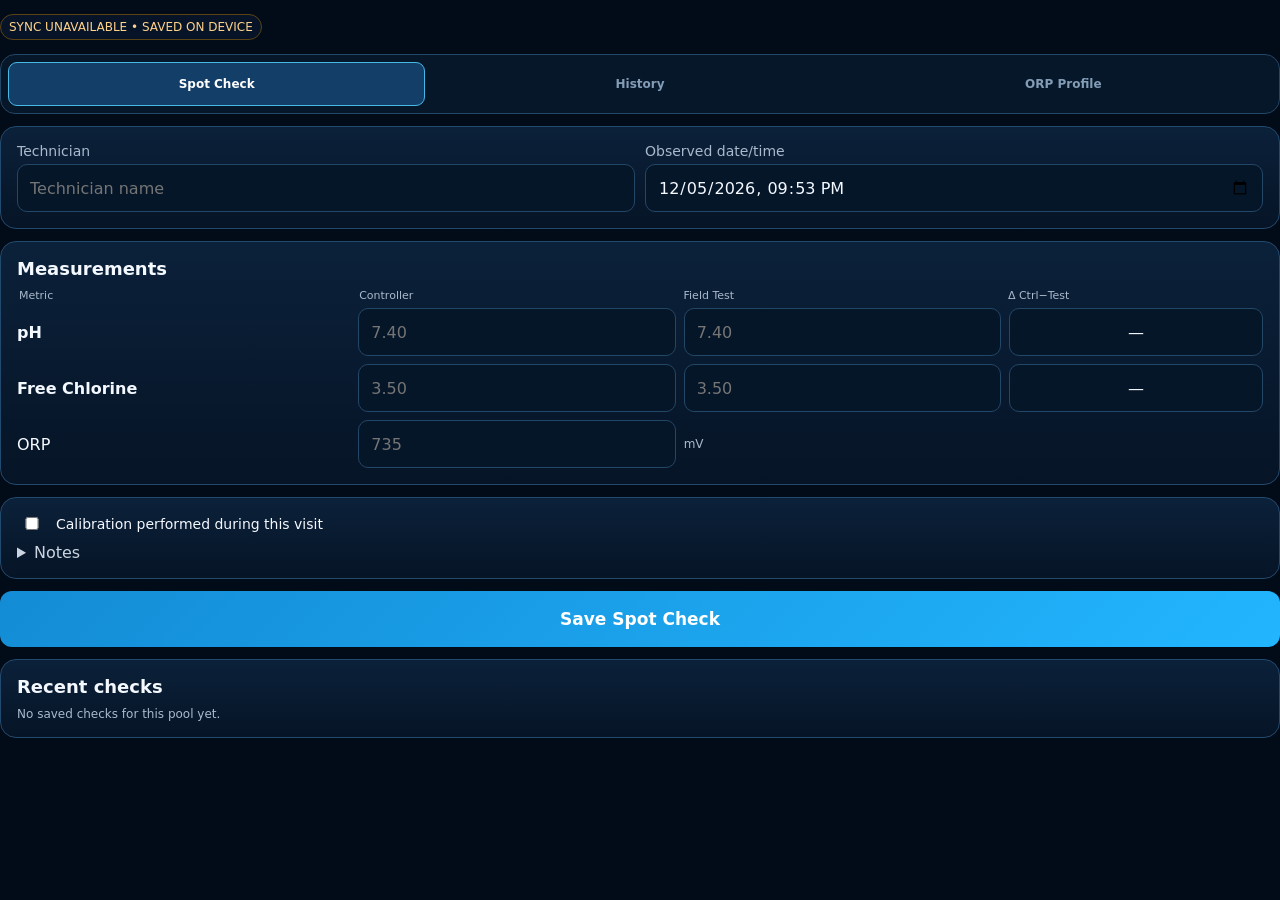
==== commit bb6b5a5e: "Enable shared Supabase logging and finish field service navigation" ====
--- a/calibration.html
+++ b/calibration.html
@@ -1,7 +1,7 @@
 <!doctype html>
 <html lang="en">
 <head>
-<script src="test-data.js"></script>
+
   <meta charset="utf-8" />
   <meta name="viewport" content="width=device-width, initial-scale=1, viewport-fit=cover" />
   <meta name="theme-color" content="#0b0f14" />
@@ -169,13 +169,13 @@
 @media(max-width:600px){nav{grid-template-columns:repeat(2,minmax(0,1fr))}.fc-v6-btn,.fc-v6-level{font-size:9px}.fc-v6-id small{font-size:8px}.fc-v6-btn small{font-size:7px}}
 </style><style>
 #selectedPoolPill{display:none}#calibrationPoolSelector{display:none}nav{margin-top:0}nav button[data-view="feeders"]{display:none}nav{grid-template-columns:repeat(3,minmax(0,1fr))}body.feeder-view nav{display:none}.app{padding-bottom:10px}.card{padding:16px}.section-title{font-size:18px}label{font-size:14px}.btn{min-height:56px;font-size:17px}.fc-v6-cols{display:none}.fc-v6-row{display:flex;flex-wrap:wrap;gap:9px;padding:14px}.fc-v6-id{width:100%}.fc-v6-id strong{font-size:20px}.fc-v6-id small{font-size:12px}.fc-v6-btn{flex:1;min-width:90px;font-size:14px;min-height:50px}.fc-v6-btn small{font-size:10px}.fc-v6-level{width:85px;font-size:13px;min-height:50px}.fc-v6-prop-head{font-size:17px;padding:14px}.fc-last-refresh{font-size:12px}.toast{max-width:90%;white-space:normal}
-</style></head>
+</style><style>#fcShareStatus{display:none}.version-badge{display:none}.fc-v6-row{border-radius:12px;margin:10px;border:1px solid var(--line)}.fc-v6-id{display:flex;justify-content:space-between;align-items:center;gap:10px}.fc-v6-id small{max-width:65%;text-align:right}</style></head>
 <body>
 <div class="app">
   <header>
     <div class="app-title-row"><h1>Pool Calibration Log</h1><span class="version-badge">v6.2</span></div>
     <div class="subrow">
-      <span class="pill local">LOCAL TEST MODE</span>
+      <span class="pill local">Connecting…</span>
       <span class="pill" id="selectedPoolPill">No pool selected</span>
     </div>
   </header>
@@ -399,15 +399,15 @@
 $("observedAt").value=nowLocalInput();
 
 function loadPrefs(){
-  $("tech").value=localStorage.getItem("fieldtest.pcl.tech")||"";
+  $("tech").value=localStorage.getItem("fieldlive.pcl.tech")||"";
 }
 function initSelectors(){
   const props=[...new Set(POOLS.map(p=>p.property))];
   $("property").innerHTML=props.map(p=>`<option>${p}</option>`).join("");
-  const savedProp=localStorage.getItem("fieldtest.pcl.property");
+  const savedProp=localStorage.getItem("fieldlive.pcl.property");
   if(savedProp && props.includes(savedProp)) $("property").value=savedProp;
   fillPools();
-  const savedPool=localStorage.getItem("fieldtest.pcl.pool");
+  const savedPool=localStorage.getItem("fieldlive.pcl.pool");
   if(savedPool && [...$("pool").options].some(o=>o.value===savedPool)) $("pool").value=savedPool;
   updatePoolPill();
 }
@@ -423,8 +423,8 @@
   $("selectedPoolPill").textContent=p?`${p.property} • ${p.id}${p.name!==p.id?` ${p.name}`:""}`:"No pool selected";
   renderAll();
 }
-$("property").addEventListener("change",()=>{localStorage.setItem("fieldtest.pcl.property",$("property").value);fillPools();localStorage.setItem("fieldtest.pcl.pool",$("pool").value);renderAll();});
-$("pool").addEventListener("change",()=>{localStorage.setItem("fieldtest.pcl.pool",$("pool").value);updatePoolPill();});
+$("property").addEventListener("change",()=>{localStorage.setItem("fieldlive.pcl.property",$("property").value);fillPools();localStorage.setItem("fieldlive.pcl.pool",$("pool").value);renderAll();});
+$("pool").addEventListener("change",()=>{localStorage.setItem("fieldlive.pcl.pool",$("pool").value);updatePoolPill();});
 
 function num(id){const v=parseFloat($(id).value);return Number.isFinite(v)?v:null}
 function deltaClass(abs, type){
@@ -442,17 +442,21 @@
 ["controllerPh","testPh","controllerFc","testFc"].forEach(id=>$(id).addEventListener("input",updateDeltas));
 $("calPerformed").addEventListener("change",()=>$("calFields").classList.toggle("hidden",!$("calPerformed").checked));
 
-function getRecords(){try{return JSON.parse(localStorage.getItem("fieldtest.pcl.records")||"[]")}catch{return []}}
-function saveRecords(r){localStorage.setItem("fieldtest.pcl.records",JSON.stringify(r))}
+function getRecords(){try{return JSON.parse(localStorage.getItem("fieldlive.pcl.records")||"[]")}catch{return []}}
+function saveRecords(r){localStorage.setItem("fieldlive.pcl.records",JSON.stringify(r))}
 function uuid(){return crypto.randomUUID?crypto.randomUUID():Date.now().toString(36)+Math.random().toString(36).slice(2)}
 
 function validate(){
+  if(!$("tech").value.trim() || !$("observedAt").value || !Number.isFinite(new Date($("observedAt").value).getTime()))return false;
+  for(const id of ["controllerPh","testPh","controllerFc","testFc","orpMv","postPh","postFc"]){const el=$(id);if(el.value && !el.checkValidity())return false;}
+  if($("phCal").checked && num("postPh")===null)return false;
+  if($("fcCal").checked && num("postFc")===null)return false;
   const required=["controllerPh","testPh","controllerFc","testFc","orpMv"];
   for(const id of required){if(num(id)===null) return false}
   return !!selectedPool();
 }
 $("saveBtn").addEventListener("click",()=>{
-  if(!validate()){toast("Complete all required readings.");return}
+  if(!validate()){toast("Enter technician, valid date/time, and all required readings.");return}
   const p=selectedPool();
   const rec={
     id:uuid(),poolKey:p.key,property:p.property,poolId:p.id,poolName:p.name,
@@ -463,7 +467,7 @@
     postPh:num("postPh"),postFc:num("postFc"),notes:$("notes").value.trim()
   };
   const all=getRecords(); all.push(rec); saveRecords(all);
-  localStorage.setItem("fieldtest.pcl.tech",rec.technician);
+  localStorage.setItem("fieldlive.pcl.tech",rec.technician);
   ["controllerPh","testPh","controllerFc","testFc","orpMv","postPh","postFc"].forEach(id=>$(id).value="");
   $("notes").value="";$("calPerformed").checked=false;$("calFields").classList.add("hidden");$("phCal").checked=false;$("fcCal").checked=false;
   $("observedAt").value=nowLocalInput(); updateDeltas(); renderAll(); toast("Spot check saved locally.");
@@ -474,10 +478,11 @@
   return getRecords().filter(r=>r.poolKey===key).sort((a,b)=>new Date(b.observedAt)-new Date(a.observedAt));
 }
 function fmtDate(s){return new Date(s).toLocaleString([], {month:"short",day:"numeric",hour:"numeric",minute:"2-digit"})}
+function escapeHtml(value){return String(value??"").replace(/[&<>"']/g,c=>({"&":"&amp;","<":"&lt;",">":"&gt;",'"':"&quot;","'":"&#39;"}[c]))}
 function recCard(r,showDelete=false){
   const ph=r.controllerPh-r.testPh,fc=r.controllerFc-r.testFc;
   return `<div class="rowcard">
-    <div class="rowtop"><div><div class="rowtitle">${fmtDate(r.observedAt)}</div><div class="rowmeta">${r.technician||"Unknown tech"}${r.calPerformed ? ` • CALIBRATED${r.phCal||r.fcCal ? ` (${[r.phCal?"pH":"",r.fcCal?"FC":""].filter(Boolean).join(" + ")})` : ""}` : ""}</div></div>
+    <div class="rowtop"><div><div class="rowtitle">${fmtDate(r.observedAt)}</div><div class="rowmeta">${escapeHtml(r.technician||"Unknown tech")}${r.calPerformed ? ` • CALIBRATED${r.phCal||r.fcCal ? ` (${[r.phCal?"pH":"",r.fcCal?"FC":""].filter(Boolean).join(" + ")})` : ""}` : ""}</div></div>
     ${showDelete?`<button class="danger" onclick="deleteRec('${r.id}')">Delete</button>`:""}</div>
     <div class="metrics">
       <div class="metricbox">pH Ctrl/Test<b>${r.controllerPh.toFixed(2)} / ${r.testPh.toFixed(2)}</b><span>Δ ${ph>=0?"+":""}${ph.toFixed(2)}</span></div>
@@ -486,10 +491,13 @@
     </div>${calibrationTargetLine(r)}
   </div>`;
 }
-window.deleteRec=(id)=>{
-  if(!confirm("Delete this spot check?")) return;
-  saveRecords(getRecords().filter(r=>r.id!==id)); renderAll(); toast("Record deleted.");
-}
+window.deleteRec=async(id)=>{
+ if(!confirm("Delete this spot check from the shared log?"))return;
+ if(!navigator.onLine){toast("Connect before deleting a shared check.");return;}
+ if(pclSyncing){toast("Wait for sync to finish, then retry.");return;}
+ pclSyncing=true;
+ try{const response=await fetch(`${PCL_SB_URL}/rest/v1/spot_checks?id=eq.${encodeURIComponent(id)}`,{method:"DELETE",headers:pclHeaders()});if(!response.ok)throw new Error(await response.text());const db=await pclDB();await new Promise((resolve,reject)=>{const tx=db.transaction("records","readwrite");tx.objectStore("records").delete(id);tx.oncomplete=resolve;tx.onerror=()=>reject(tx.error)});localStorage.setItem("fieldlive.pcl.records",JSON.stringify(getRecords().filter(r=>r.id!==id)));renderAll();toast("Shared record deleted.");}catch(e){console.error(e);toast("Delete failed — record retained.");}finally{pclSyncing=false;pclSetBadge()}
+};
 function median(arr){
   if(!arr.length)return null; const a=[...arr].sort((x,y)=>x-y),m=Math.floor(a.length/2);
   return a.length%2?a[m]:(a[m-1]+a[m])/2;
@@ -568,11 +576,11 @@
    localStorage remains only as a fast UI mirror for the existing prototype UI. */
 const PCL_SB_URL="https://eseqjmcsdwqyohmoabnq.supabase.co";
 const PCL_SB_KEY="eyJhbGciOiJIUzI1NiIsInR5cCI6IkpXVCJ9.eyJpc3MiOiJzdXBhYmFzZSIsInJlZiI6ImVzZXFqbWNzZHdxeW9obW9hYm5xIiwicm9sZSI6ImFub24iLCJpYXQiOjE3ODg2MjUxMTIsImV4cCI6MjEwNDIwMTExMn0.PIqeyV12we4gCuyFXYwcN9-tCgc-rIhYud2DuUhxqlQ";
-let pclSyncing=false;
+let pclSyncing=false, pclSyncFailed=false;
 
 function pclDB(){
   return new Promise((resolve,reject)=>{
-    const q=indexedDB.open("fieldTestCalibrationDB",1);
+    const q=indexedDB.open("fieldServiceCalibrationLiveDB",1);
     q.onupgradeneeded=()=>{
       const db=q.result;
       if(!db.objectStoreNames.contains("records")){
@@ -630,7 +638,7 @@
   pclAll().then(rows=>{
     const n=rows.filter(r=>r.syncStatus!=="synced").length;
     el.textContent=!navigator.onLine?`OFFLINE${n?` • ${n} WAITING`:""}`:
-      pclSyncing?`SAVING${n?` • ${n}`:""}`:n?`TEST • ${n} PENDING`:"TEST • SAVED ON DEVICE";
+      pclSyncing?`SYNCING${n?` • ${n}`:""}`:pclSyncFailed?"SYNC UNAVAILABLE • SAVED ON DEVICE":n?`ONLINE • ${n} PENDING`:"ONLINE • SYNCED";
   }).catch(()=>{});
 }
 async function pclPush(r){
@@ -648,35 +656,35 @@
 }
 async function pclRefreshMirror(){
   const rows=(await pclAll()).sort((a,b)=>new Date(a.observedAt)-new Date(b.observedAt));
-  localStorage.setItem("fieldtest.pcl.records",JSON.stringify(rows));
+  localStorage.setItem("fieldlive.pcl.records",JSON.stringify(rows));
   if(typeof renderAll==="function") renderAll();
 }
 async function pclSync(){
   if(pclSyncing||!navigator.onLine){pclSetBadge();return}
-  pclSyncing=true;pclSetBadge();
+  pclSyncing=true;pclSyncFailed=false;pclSetBadge();
   try{
     const rows=await pclAll();
     for(const r of rows.filter(x=>x.syncStatus!=="synced")){
-      try{ await pclPush(r); }catch(e){ r.syncStatus="error"; await pclPut(r); console.error("Sync push",e); }
+      try{ await pclPush(r); }catch(e){ r.syncStatus="error"; await pclPut(r); pclSyncFailed=true;console.error("Sync push",e); }
     }
     await pclPull();
     await pclRefreshMirror();
-  }catch(e){console.error("Sync",e)}
+  }catch(e){pclSyncFailed=true;console.error("Sync",e)}
   pclSyncing=false;pclSetBadge();
 }
 
 /* Replace the prototype save routine: UI mirror + IndexedDB first, cloud second. */
 const pclOriginalSaveRecords=saveRecords;
 saveRecords=function(rows){
-  localStorage.setItem("fieldtest.pcl.records",JSON.stringify(rows));
+  localStorage.setItem("fieldlive.pcl.records",JSON.stringify(rows));
   (async()=>{
     const existing=new Map((await pclAll()).map(r=>[r.id,r]));
     for(const row of rows){
       const prior=existing.get(row.id);
       if(prior && prior.syncStatus==="synced") row.syncStatus="synced";
       else row.syncStatus=row.syncStatus||"pending";
-      row.deviceId=row.deviceId||localStorage.getItem("fieldtest.pcl.deviceId")||(crypto.randomUUID?crypto.randomUUID():String(Date.now()));
-      localStorage.setItem("fieldtest.pcl.deviceId",row.deviceId);
+      row.deviceId=row.deviceId||localStorage.getItem("fieldlive.pcl.deviceId")||(crypto.randomUUID?crypto.randomUUID():String(Date.now()));
+      localStorage.setItem("fieldlive.pcl.deviceId",row.deviceId);
       await pclPut(row);
     }
     pclSetBadge(); pclSync();
@@ -686,7 +694,7 @@
 /* On first v2 load, migrate any surviving v1 local records into IndexedDB, then sync. */
 (async()=>{
   try{
-    const legacy=JSON.parse(localStorage.getItem("fieldtest.pcl.records")||"[]");
+    const legacy=JSON.parse(localStorage.getItem("fieldlive.pcl.records")||"[]");
     const current=new Map((await pclAll()).map(r=>[r.id,r]));
     for(const r of legacy){
       if(!current.has(r.id)){r.syncStatus="pending";await pclPut(r);}
@@ -713,20 +721,20 @@
 const FC={month:new Date().toISOString().slice(0,7),rows:[],property:"All"};
 function fcInv(){return FC_FEEDERS.flatMap(([property,pool,pool_name,n])=>Array.from({length:n},(_,i)=>{let letter=String.fromCharCode(65+i);return {feeder_key:`${property}|${pool}|${letter}`,property,pool,pool_name,letter,feeder_id:`${pool}-${letter}`}}))}
 function fcRow(k){return FC.rows.find(r=>r.feeder_key===k)}
-function fcTech(){return null}
+function fcTech(){return $("tech").value.trim()||localStorage.getItem("fieldlive.pcl.tech")||""}
 function fcHeaders(extra={}){return {"apikey":PCL_SB_KEY,"Authorization":`Bearer ${PCL_SB_KEY}`,"Content-Type":"application/json",...extra}}
 function fcFmt(t){return t?new Date(t).toLocaleString([],{month:"short",day:"numeric",hour:"numeric",minute:"2-digit"}):""}
 function fcElapsed(a,b){if(!a||!b)return"";let d=new Date(b)-new Date(a);if(d<0)return"";let h=Math.floor(d/36e5),m=Math.round((d%36e5)/6e4);return h?`${h}h ${m}m`:`${m}m`}
 async function fcLoad(){
  const status=document.getElementById("fcLastRefresh");
- if(status){status.textContent="Loading local test data…";status.classList.remove("ok");status.classList.add("refreshing")}
+ if(status){status.textContent="Refreshing shared records…";status.classList.remove("ok");status.classList.add("refreshing")}
  try{
    let a=await fetch(`${PCL_SB_URL}/rest/v1/feeder_cleanings?month=eq.${FC.month}&select=*`,{headers:fcHeaders(),cache:"no-store"});
    if(!a.ok) throw new Error(await a.text());
    FC.rows=await a.json();
    fcRender();
    if(status){
-     status.textContent=`Local data refreshed ${new Date().toLocaleTimeString([],{hour:"numeric",minute:"2-digit",second:"2-digit"})}`;
+     status.textContent=`Shared data refreshed ${new Date().toLocaleTimeString([],{hour:"numeric",minute:"2-digit",second:"2-digit"})}`;
      status.classList.remove("refreshing");status.classList.add("ok");
    }
  }catch(e){
@@ -738,10 +746,14 @@
  }
 }
 
-async function fcSave(x,patch){let r=fcRow(x.feeder_key)||{id:crypto.randomUUID(),month:FC.month,feeder_key:x.feeder_key,property:x.property,pool_id:x.pool,pool_name:x.pool_name,feeder_letter:x.letter,session:1};Object.assign(r,patch);let resp=await fetch(`${PCL_SB_URL}/rest/v1/feeder_cleanings?on_conflict=month,feeder_key`,{method:"POST",headers:fcHeaders({Prefer:"resolution=merge-duplicates,return=representation"}),body:JSON.stringify(r)});if(!resp.ok)return toast("Could not save.");let saved=(await resp.json())[0],i=FC.rows.findIndex(v=>v.feeder_key===x.feeder_key);if(i>=0)FC.rows[i]=saved;else FC.rows.push(saved);fcRender()}
-window.fcV6Feed=async k=>{let t=null;let x=fcInv().find(v=>v.feeder_key===k),r=fcRow(k);if(r?.feed_down_at&&!r?.cleaned_at){if(!confirm(`Clear feed-down for ${x.feeder_id}?`))return;return fcSave(x,{feed_down_at:null,feed_down_by:null,feed_level:null,level_updated_at:null})}await fcSave(x,{feed_down_at:new Date().toISOString(),feed_down_by:t,feed_level:"100%",level_updated_at:new Date().toISOString(),cleaned_at:null,cleaned_by:null})}
-window.fcV6Clean=async k=>{let t=null;let x=fcInv().find(v=>v.feeder_key===k),r=fcRow(k);if(r?.cleaned_at){if(!confirm(`Clear cleaned status for ${x.feeder_id}?`))return;return fcSave(x,{cleaned_at:null,cleaned_by:null})}let now=new Date().toISOString(),patch={cleaned_at:now,cleaned_by:t,feed_level:"Empty",level_updated_at:now};if(!r?.feed_down_at){patch.feed_down_at=now;patch.feed_down_by=t}await fcSave(x,patch)}
-window.fcV6Level=async(k,v)=>{if(!v)return;let t=null;let x=fcInv().find(q=>q.feeder_key===k),r=fcRow(k),now=new Date().toISOString(),patch={feed_level:v,level_updated_at:now};if(!r?.feed_down_at){patch.feed_down_at=now;patch.feed_down_by=t}await fcSave(x,patch)}
+async function fcSave(x,patch){
+ if(!navigator.onLine){toast("Offline — feeder update requires a connection.");return;}
+ const r={...(fcRow(x.feeder_key)||{id:crypto.randomUUID(),month:FC.month,feeder_key:x.feeder_key,property:x.property,pool_id:x.pool,pool_name:x.pool_name,feeder_letter:x.letter,session:1}),...patch};
+ try{const resp=await fetch(`${PCL_SB_URL}/rest/v1/feeder_cleanings?on_conflict=month,feeder_key`,{method:"POST",headers:fcHeaders({Prefer:"resolution=merge-duplicates,return=representation"}),body:JSON.stringify(r)});if(!resp.ok)throw new Error(await resp.text());const saved=(await resp.json())[0];if(!saved)throw new Error("No saved row returned");const i=FC.rows.findIndex(v=>v.feeder_key===x.feeder_key);if(i>=0)FC.rows[i]=saved;else FC.rows.push(saved);fcRender();toast("Saved to shared log.");}catch(e){console.error("Feeder save",e);toast("Save failed — update was not recorded. Retry.");}
+}
+window.fcV6Feed=async k=>{let t=fcTech();if(!t){t=prompt("Technician name for this update");if(!t?.trim())return;t=t.trim();$("tech").value=t;localStorage.setItem("fieldlive.pcl.tech",t)}let x=fcInv().find(v=>v.feeder_key===k),r=fcRow(k);if(r?.feed_down_at&&!r?.cleaned_at){if(!confirm(`Clear feed-down for ${x.feeder_id}?`))return;return fcSave(x,{feed_down_at:null,feed_down_by:null,feed_level:null,level_updated_at:null})}await fcSave(x,{feed_down_at:new Date().toISOString(),feed_down_by:t,feed_level:"100%",level_updated_at:new Date().toISOString(),cleaned_at:null,cleaned_by:null})}
+window.fcV6Clean=async k=>{let t=fcTech();if(!t){t=prompt("Technician name for this update");if(!t?.trim())return;t=t.trim();$("tech").value=t;localStorage.setItem("fieldlive.pcl.tech",t)}let x=fcInv().find(v=>v.feeder_key===k),r=fcRow(k);if(r?.cleaned_at){if(!confirm(`Clear cleaned status for ${x.feeder_id}?`))return;return fcSave(x,{cleaned_at:null,cleaned_by:null})}let now=new Date().toISOString(),patch={cleaned_at:now,cleaned_by:t,feed_level:"Empty",level_updated_at:now};if(!r?.feed_down_at){patch.feed_down_at=now;patch.feed_down_by=t}await fcSave(x,patch)}
+window.fcV6Level=async(k,v)=>{if(!v)return;let t=fcTech();if(!t){t=prompt("Technician name for this update");if(!t?.trim())return;t=t.trim();$("tech").value=t;localStorage.setItem("fieldlive.pcl.tech",t)}let x=fcInv().find(q=>q.feeder_key===k),r=fcRow(k),now=new Date().toISOString(),patch={feed_level:v,level_updated_at:now};if(!r?.feed_down_at){patch.feed_down_at=now;patch.feed_down_by=t}await fcSave(x,patch)}
 window.fcNote=k=>{let x=fcInv().find(v=>v.feeder_key===k),r=fcRow(k),v=prompt(`Note for ${x.feeder_id}`,r?.note||"");if(v!==null)fcSave(x,{note:v.trim()})}
 function fcStatusReport(){let a=fcInv().map(x=>({...x,r:fcRow(x.feeder_key)||{}})),feed=a.filter(x=>x.r.feed_down_at&&!x.r.cleaned_at),clean=a.filter(x=>x.r.cleaned_at),L=["PULSAR FEEDER STATUS",new Date().toLocaleString([]),""];function sec(title,rows,done){if(!rows.length)return;L.push(title);["Aquatica","SeaWorld","Discovery Cove"].forEach(p=>{let q=rows.filter(x=>x.property===p);if(!q.length)return;L.push(p.toUpperCase());q.forEach(x=>{let r=x.r,d=fcElapsed(r.feed_down_at,done?r.cleaned_at:new Date().toISOString());L.push(`${done?"✓":"•"} ${x.feeder_id} — ${done?`Cleaned ${fcFmt(r.cleaned_at)}`:`${r.feed_level||"100%"} • ${fcFmt(r.feed_down_at)}`}${d?` • ${d}`:""}`);if(r.note?.trim())L.push(`  Note: ${r.note.trim()}`)});L.push("")})}sec("FEEDING DOWN",feed,false);sec("CLEANED",clean,true);L.push("STATUS",`${feed.length} feeding down`,`${clean.length} cleaned`);return L.join("\n").trim()}
 async function fcShareStatus(){let text=fcStatusReport();if(navigator.share){try{await navigator.share({title:"Pulsar Feeder Status",text})}catch(e){}}else{await navigator.clipboard.writeText(text);toast("Status report copied.")}}
@@ -781,7 +793,7 @@
   if(!a.ok)throw new Error(await a.text()); let rows=await a.json();
   if(!rows.length){box.innerHTML='<div class="muted">No completed feeder cleanings recorded yet.</div>';return}
   let groups={}; rows.forEach(r=>{let k=new Date(r.cleaned_at).toLocaleString([],{month:"long",year:"numeric"});(groups[k]??=[]).push(r)});
-  box.innerHTML=Object.entries(groups).map(([month,rs])=>`<div class="fc-history-month"><h3>${month}</h3>${rs.map(r=>{let dur=fcElapsed(r.feed_down_at,r.cleaned_at);return `<div class="fc-history-row"><div><strong>${r.pool_id}-${r.feeder_letter}</strong><small>${r.property}${r.pool_name?` • ${r.pool_name}`:""}</small></div><div><strong>${fcFmt(r.cleaned_at)}</strong><small>${dur?`Feed-down ${dur}`:"No feed-down duration"}</small></div>${r.note?.trim()?`<div class="fc-history-note">${r.note}</div>`:""}</div>`}).join("")}</div>`).join("");
+  box.innerHTML=Object.entries(groups).map(([month,rs])=>`<div class="fc-history-month"><h3>${month}</h3>${rs.map(r=>{let dur=fcElapsed(r.feed_down_at,r.cleaned_at);return `<div class="fc-history-row"><div><strong>${r.pool_id}-${r.feeder_letter}</strong><small>${r.property}${r.pool_name?` • ${r.pool_name}`:""}</small></div><div><strong>${fcFmt(r.cleaned_at)}</strong><small>${dur?`Feed-down ${dur}`:"No feed-down duration"}</small></div>${r.note?.trim()?`<div class="fc-history-note">${escapeHtml(r.note)}</div>`:""}</div>`}).join("")}</div>`).join("");
  }catch(e){console.error(e);box.innerHTML='<div class="muted">Could not load cleaning history.</div>'}
 }
 function fcSetView(mode){
@@ -820,6 +832,10 @@
 ["property","pool"].forEach(id=>$(id).addEventListener("change",()=>{const p=selectedPool();if(p)parent.postMessage({type:"field-pool",property:p.property,id:p.id},location.origin)}));
 document.querySelectorAll('nav button').forEach(b=>b.addEventListener('click',()=>parent.postMessage({type:"field-view",view:b.dataset.view},location.origin)));
 </script>
-</body>
+<script>
+const badge=document.querySelector('.pill.local');new MutationObserver(()=>parent.postMessage({type:'field-sync',status:badge.textContent},location.origin)).observe(badge,{childList:true,characterData:true,subtree:true});
+window.addEventListener('online',()=>{if(fcFeederViewVisible())fcRefreshShared()});
+document.addEventListener('visibilitychange',()=>{if(document.visibilityState==='visible')pclSync()});
+</script></body>
 </html>
 
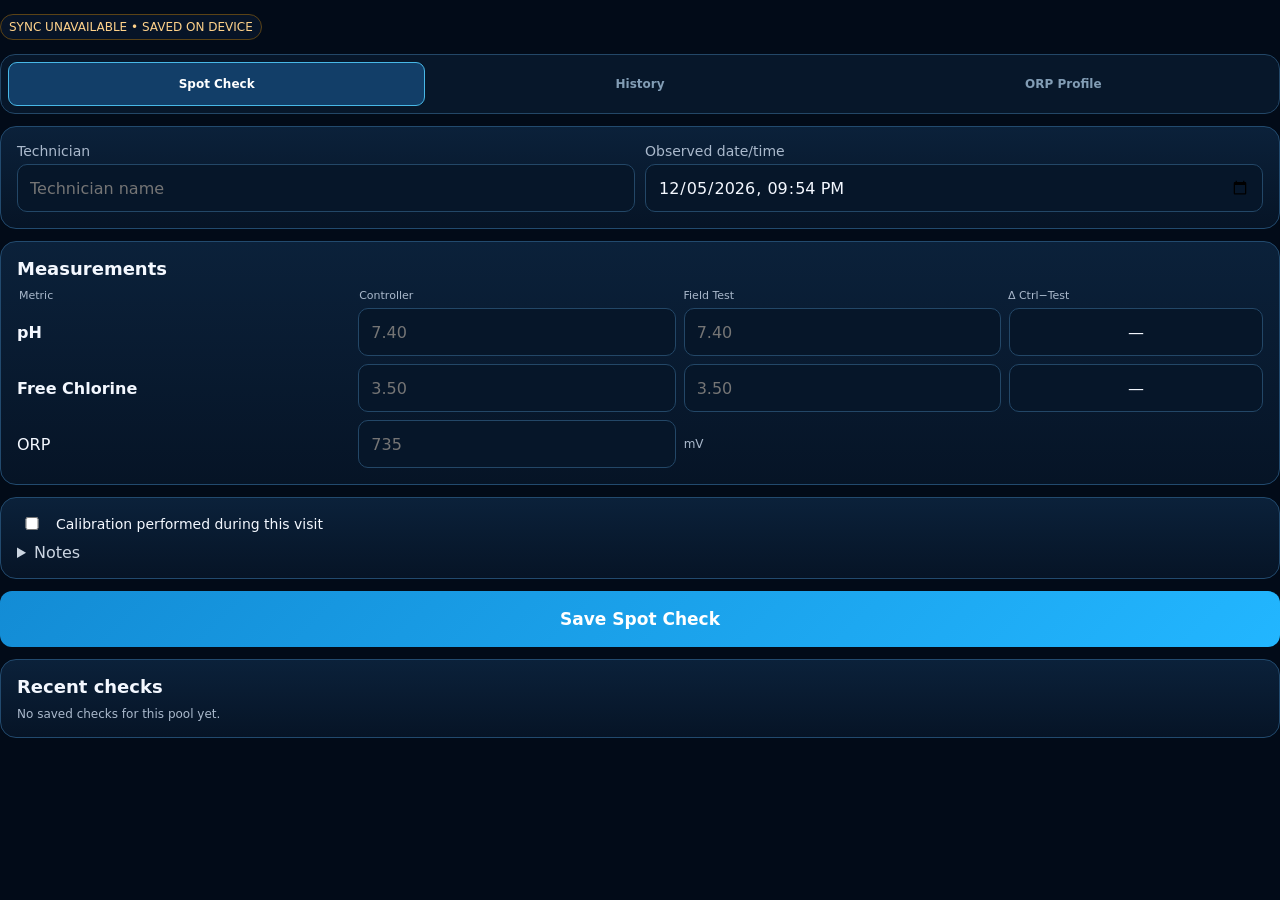
==== commit 859cc86d: "Implement recurring feeder cleaning queues and permanent activity history" ====
--- a/calibration.html
+++ b/calibration.html
@@ -169,7 +169,8 @@
 @media(max-width:600px){nav{grid-template-columns:repeat(2,minmax(0,1fr))}.fc-v6-btn,.fc-v6-level{font-size:9px}.fc-v6-id small{font-size:8px}.fc-v6-btn small{font-size:7px}}
 </style><style>
 #selectedPoolPill{display:none}#calibrationPoolSelector{display:none}nav{margin-top:0}nav button[data-view="feeders"]{display:none}nav{grid-template-columns:repeat(3,minmax(0,1fr))}body.feeder-view nav{display:none}.app{padding-bottom:10px}.card{padding:16px}.section-title{font-size:18px}label{font-size:14px}.btn{min-height:56px;font-size:17px}.fc-v6-cols{display:none}.fc-v6-row{display:flex;flex-wrap:wrap;gap:9px;padding:14px}.fc-v6-id{width:100%}.fc-v6-id strong{font-size:20px}.fc-v6-id small{font-size:12px}.fc-v6-btn{flex:1;min-width:90px;font-size:14px;min-height:50px}.fc-v6-btn small{font-size:10px}.fc-v6-level{width:85px;font-size:13px;min-height:50px}.fc-v6-prop-head{font-size:17px;padding:14px}.fc-last-refresh{font-size:12px}.toast{max-width:90%;white-space:normal}
-</style><style>#fcShareStatus{display:none}.version-badge{display:none}.fc-v6-row{border-radius:12px;margin:10px;border:1px solid var(--line)}.fc-v6-id{display:flex;justify-content:space-between;align-items:center;gap:10px}.fc-v6-id small{max-width:65%;text-align:right}</style></head>
+</style><style>#fcShareStatus{display:none}.version-badge{display:none}.fc-v6-row{border-radius:12px;margin:10px;border:1px solid var(--line)}.fc-v6-id{display:flex;justify-content:space-between;align-items:center;gap:10px}.fc-v6-id small{max-width:65%;text-align:right}</style><link rel="stylesheet" href="feeder-workflow.css">
+</head>
 <body>
 <div class="app">
   <header>
@@ -301,70 +302,12 @@
     </section>
 
     <section id="view-feeders" class="hidden">
-      <div class="card fc-top">
-        <div class="feeder-head">
-          <div><div class="muted">Pulsar preventive maintenance</div><h2 style="margin:3px 0 0">Feeder Cleaning</h2></div>
-          <span class="version-badge">v6.2</span>
-        </div>
-<div class="fc-subtabs">
-          <button data-fctab="current" class="active">Current</button>
-          <button data-fctab="history">History</button>
-        </div>
-      </div>
-
-      <div id="fcCurrent">
-        <div class="card">
-          <div class="fc-session-title"><div><div class="muted" id="fcCycleLabel"></div><h2 id="fcSessionTitle" style="margin:2px 0"></h2></div><div class="fc-session-dot"></div></div>
-          <div id="fcOverview"></div>
-        </div>
-
-        <div class="card">
-          <div class="kpis feeder-kpis">
-            <div class="kpi"><div class="v" id="fcDue">0</div><div class="l">Due</div></div>
-            <div class="kpi"><div class="v" id="fcFeedDown">0</div><div class="l">Feed Down</div></div>
-            <div class="kpi"><div class="v" id="fcCleaned">0</div><div class="l">Cleaned</div></div>
-            <div class="kpi"><div class="v" id="fcIssues">0</div><div class="l">Notes</div></div>
-          </div>
-          <div class="fc-progress"><div id="fcProgressBar"></div></div>
-          <div class="muted" id="fcProgressText" style="margin-top:7px"></div>
-          <div class="team-update-actions single">
-            <button class="btn secondary" id="fcShareStatus">Share Status Report</button><div id="fcLastRefresh" class="fc-last-refresh">Shared data not refreshed yet</div>
-          </div>
-        </div>
-
-        <div class="card">
-          <div class="toolbar feeder-filter">
-            <button data-fprop="All" class="active">All</button><button data-fprop="Aquatica">AQ</button><button data-fprop="SeaWorld">SW</button><button data-fprop="Discovery Cove">DC</button>
-          </div>
-          <label class="fc-hide-done"><input type="checkbox" id="fcHideDone"> Hide cleaned feeders</label>
-          <div id="fcQueue"></div>
-        </div>
-
-        <div class="card fc-final-card">
-          <div id="fcFinalizeStatus" class="muted"></div>
-          <button class="btn primary" id="fcFinalize" disabled>Finalize Session</button>
-          <button class="btn danger" id="fcResetSession">Reset Session</button>
-        </div>
-      </div>
-
-      <div id="fcHistoryView" class="hidden">
-        <div class="card"><h2 style="margin-top:0">Cleaning History</h2><div id="fcHistoryList"></div></div>
-      </div>
+      <div class="card fw-header"><h2>Feeder Cleaning</h2><button id="fwTech">Working as: <strong id="fwTechName"></strong> · Change</button><div class="fw-filters"><label>Cleaning month<input id="fwMonth" type="month"></label><label>Property<select id="fwProperty"><option>All</option><option>Aquatica</option><option>SeaWorld</option><option>Discovery Cove</option></select></label><label>Pool scope<select id="fwScope"><option value="all">All pools</option><option value="pool">Selected pool</option></select></label></div><strong id="fwProgress"></strong><progress id="fwMeter" max="65" value="0"></progress><p id="fwMonthHelp" class="muted"></p><div class="fw-actions"><button id="fwRefreshBtn">Refresh</button><button id="fwShare">Share Report</button></div><small id="fwRefresh" role="status"></small></div>
+      <div class="card"><div class="fw-queues" aria-label="Feeder work queues"><button data-fwview="remaining">Remaining</button><button data-fwview="feeding">Feeding Down</button><button data-fwview="ready">Ready to Clean</button><button data-fwview="completed">Completed</button><button data-fwview="all">All Feeders</button><button data-fwview="daily">Daily Activity</button><button data-fwview="history">Cleaning History</button></div><div id="fwDailyControls" hidden><label>Activity date<input id="fwDay" type="date"></label><p class="muted">Every saved action, including notes and corrections.</p></div><div id="fwBoard" aria-live="polite"></div></div>
     </section>
-        <div id="fcModalHistory" class="history" style="margin-top:12px"></div>
-      </div>
-    </div>
-
-
-<div id="fcNoteModal" class="modal hidden"><div class="modal-sheet">
-  <div class="modal-title-row"><div><div class="muted" id="fcNotePool"></div><h2 id="fcNoteTitle" style="margin:2px 0"></h2></div><button class="smallbtn" id="fcNoteClose">Close</button></div>
-  <label style="margin-top:14px">Equipment note</label>
-  <textarea id="fcNoteText" placeholder="e.g. Needs new discharge valve, lid broken"></textarea>
-  <button class="btn primary" id="fcSaveNote">Save Note</button>
-  <button class="btn danger" id="fcResetOne" style="margin-top:10px">Reset This Feeder to Due</button>
-</div></div>
-
-
+    <dialog id="fwAction" class="fw-dialog"><h2 id="fwActionTitle"></h2><p id="fwActionHelp"></p><label id="fwLevelWrap">Current level<select id="fwLevel"><option>100%</option><option>75%</option><option>50%</option><option>25%</option><option>Empty</option></select></label><label id="fwTextWrap"><span id="fwTextLabel"></span><textarea id="fwText" rows="4"></textarea></label><label id="fwDateWrap">Actual cleaning date and time (device time zone)<input id="fwWhen" type="datetime-local"></label><p id="fwSaveError" class="fw-error" role="alert"></p><div class="fw-actions"><button id="fwSave" class="fw-primary">Save Activity</button><button data-fwclose>Cancel</button></div></dialog>
+    <dialog id="fwDetail" class="fw-dialog"><div class="fw-actions"><h2 id="fwDetailTitle"></h2><button data-fwclose>Close</button></div><div id="fwDetailBody"></div></dialog>
+</div>
 <div class="toast" id="toast"></div>
 
 <script>
@@ -712,108 +655,12 @@
 
 
 <script>
-/* Pulsar Feeder Cleaning v6.2 — session workflow */
 const FC_FEEDERS=[
 ["Aquatica","501","Cutback Cove",4],["Aquatica","502","Big Surf Shores",4],["Aquatica","503","Omaka Rocka",1],["Aquatica","504","Katas Kookaburra",2],["Aquatica","505","Roa's Rapids",10],["Aquatica","506","Whanau Way",1],["Aquatica","507","Walkabout Waters",4],["Aquatica","508","Ray Rush/Whahalla Wave",2],["Aquatica","509","Loggerhead/Tassie",4],["Aquatica","510","Dolphin Plunge",1],["Aquatica","520","Ihu Breakaway Falls",1],["Aquatica","530","Taumata Racer",1],["Aquatica","540","KareKareKurl",1],["Aquatica","550","Riptide",1],
 ["Discovery Cove","Tropical River","Tropical River/Resort Pool",8],["Discovery Cove","Oasis","Freshwater Oasis",6],
 ["SeaWorld","Sesame","Sesame",1],["SeaWorld","IF1","Infinity Falls 1",2],["SeaWorld","IF2","Infinity Falls 2",2],["SeaWorld","Kraken","Kraken",2],["SeaWorld","J2A","Journey to Atlantis",4],["SeaWorld","Manta","Manta Pond",2],["SeaWorld","Pipeline","Pipeline",1]];
-const FC_LEVELS=["100%","75%","50%","25%","Empty"];
-const FC={month:new Date().toISOString().slice(0,7),rows:[],property:"All"};
-function fcInv(){return FC_FEEDERS.flatMap(([property,pool,pool_name,n])=>Array.from({length:n},(_,i)=>{let letter=String.fromCharCode(65+i);return {feeder_key:`${property}|${pool}|${letter}`,property,pool,pool_name,letter,feeder_id:`${pool}-${letter}`}}))}
-function fcRow(k){return FC.rows.find(r=>r.feeder_key===k)}
-function fcTech(){return $("tech").value.trim()||localStorage.getItem("fieldlive.pcl.tech")||""}
-function fcHeaders(extra={}){return {"apikey":PCL_SB_KEY,"Authorization":`Bearer ${PCL_SB_KEY}`,"Content-Type":"application/json",...extra}}
-function fcFmt(t){return t?new Date(t).toLocaleString([],{month:"short",day:"numeric",hour:"numeric",minute:"2-digit"}):""}
-function fcElapsed(a,b){if(!a||!b)return"";let d=new Date(b)-new Date(a);if(d<0)return"";let h=Math.floor(d/36e5),m=Math.round((d%36e5)/6e4);return h?`${h}h ${m}m`:`${m}m`}
-async function fcLoad(){
- const status=document.getElementById("fcLastRefresh");
- if(status){status.textContent="Refreshing shared records…";status.classList.remove("ok");status.classList.add("refreshing")}
- try{
-   let a=await fetch(`${PCL_SB_URL}/rest/v1/feeder_cleanings?month=eq.${FC.month}&select=*`,{headers:fcHeaders(),cache:"no-store"});
-   if(!a.ok) throw new Error(await a.text());
-   FC.rows=await a.json();
-   fcRender();
-   if(status){
-     status.textContent=`Shared data refreshed ${new Date().toLocaleTimeString([],{hour:"numeric",minute:"2-digit",second:"2-digit"})}`;
-     status.classList.remove("refreshing");status.classList.add("ok");
-   }
- }catch(e){
-   console.error("Feeder refresh failed",e);
-   if(status){
-     status.textContent="Refresh failed — showing last loaded data";
-     status.classList.remove("refreshing","ok");
-   }
- }
-}
-
-async function fcSave(x,patch){
- if(!navigator.onLine){toast("Offline — feeder update requires a connection.");return;}
- const r={...(fcRow(x.feeder_key)||{id:crypto.randomUUID(),month:FC.month,feeder_key:x.feeder_key,property:x.property,pool_id:x.pool,pool_name:x.pool_name,feeder_letter:x.letter,session:1}),...patch};
- try{const resp=await fetch(`${PCL_SB_URL}/rest/v1/feeder_cleanings?on_conflict=month,feeder_key`,{method:"POST",headers:fcHeaders({Prefer:"resolution=merge-duplicates,return=representation"}),body:JSON.stringify(r)});if(!resp.ok)throw new Error(await resp.text());const saved=(await resp.json())[0];if(!saved)throw new Error("No saved row returned");const i=FC.rows.findIndex(v=>v.feeder_key===x.feeder_key);if(i>=0)FC.rows[i]=saved;else FC.rows.push(saved);fcRender();toast("Saved to shared log.");}catch(e){console.error("Feeder save",e);toast("Save failed — update was not recorded. Retry.");}
-}
-window.fcV6Feed=async k=>{let t=fcTech();if(!t){t=prompt("Technician name for this update");if(!t?.trim())return;t=t.trim();$("tech").value=t;localStorage.setItem("fieldlive.pcl.tech",t)}let x=fcInv().find(v=>v.feeder_key===k),r=fcRow(k);if(r?.feed_down_at&&!r?.cleaned_at){if(!confirm(`Clear feed-down for ${x.feeder_id}?`))return;return fcSave(x,{feed_down_at:null,feed_down_by:null,feed_level:null,level_updated_at:null})}await fcSave(x,{feed_down_at:new Date().toISOString(),feed_down_by:t,feed_level:"100%",level_updated_at:new Date().toISOString(),cleaned_at:null,cleaned_by:null})}
-window.fcV6Clean=async k=>{let t=fcTech();if(!t){t=prompt("Technician name for this update");if(!t?.trim())return;t=t.trim();$("tech").value=t;localStorage.setItem("fieldlive.pcl.tech",t)}let x=fcInv().find(v=>v.feeder_key===k),r=fcRow(k);if(r?.cleaned_at){if(!confirm(`Clear cleaned status for ${x.feeder_id}?`))return;return fcSave(x,{cleaned_at:null,cleaned_by:null})}let now=new Date().toISOString(),patch={cleaned_at:now,cleaned_by:t,feed_level:"Empty",level_updated_at:now};if(!r?.feed_down_at){patch.feed_down_at=now;patch.feed_down_by=t}await fcSave(x,patch)}
-window.fcV6Level=async(k,v)=>{if(!v)return;let t=fcTech();if(!t){t=prompt("Technician name for this update");if(!t?.trim())return;t=t.trim();$("tech").value=t;localStorage.setItem("fieldlive.pcl.tech",t)}let x=fcInv().find(q=>q.feeder_key===k),r=fcRow(k),now=new Date().toISOString(),patch={feed_level:v,level_updated_at:now};if(!r?.feed_down_at){patch.feed_down_at=now;patch.feed_down_by=t}await fcSave(x,patch)}
-window.fcNote=k=>{let x=fcInv().find(v=>v.feeder_key===k),r=fcRow(k),v=prompt(`Note for ${x.feeder_id}`,r?.note||"");if(v!==null)fcSave(x,{note:v.trim()})}
-function fcStatusReport(){let a=fcInv().map(x=>({...x,r:fcRow(x.feeder_key)||{}})),feed=a.filter(x=>x.r.feed_down_at&&!x.r.cleaned_at),clean=a.filter(x=>x.r.cleaned_at),L=["PULSAR FEEDER STATUS",new Date().toLocaleString([]),""];function sec(title,rows,done){if(!rows.length)return;L.push(title);["Aquatica","SeaWorld","Discovery Cove"].forEach(p=>{let q=rows.filter(x=>x.property===p);if(!q.length)return;L.push(p.toUpperCase());q.forEach(x=>{let r=x.r,d=fcElapsed(r.feed_down_at,done?r.cleaned_at:new Date().toISOString());L.push(`${done?"✓":"•"} ${x.feeder_id} — ${done?`Cleaned ${fcFmt(r.cleaned_at)}`:`${r.feed_level||"100%"} • ${fcFmt(r.feed_down_at)}`}${d?` • ${d}`:""}`);if(r.note?.trim())L.push(`  Note: ${r.note.trim()}`)});L.push("")})}sec("FEEDING DOWN",feed,false);sec("CLEANED",clean,true);L.push("STATUS",`${feed.length} feeding down`,`${clean.length} cleaned`);return L.join("\n").trim()}
-async function fcShareStatus(){let text=fcStatusReport();if(navigator.share){try{await navigator.share({title:"Pulsar Feeder Status",text})}catch(e){}}else{await navigator.clipboard.writeText(text);toast("Status report copied.")}}
-function fcRender(){let all=fcInv(),visible=FC.property==="All"?all:all.filter(x=>x.property===FC.property),feed=all.filter(x=>{let r=fcRow(x.feeder_key);return r?.feed_down_at&&!r?.cleaned_at}).length,clean=all.filter(x=>fcRow(x.feeder_key)?.cleaned_at).length,notes=all.filter(x=>fcRow(x.feeder_key)?.note?.trim()).length;let ov=document.getElementById("fcOverview");if(ov)ov.innerHTML=`<div class="fc-v6-head"><div><strong>${feed}</strong><span>Feeding Down</span></div><div><strong>${clean}</strong><span>Cleaned</span></div><div><strong>${notes}</strong><span>Notes</span></div></div><button class="btn secondary" onclick="fcShareStatus()">Share Status Report</button>`;let q=document.getElementById("fcQueue");if(!q)return;q.innerHTML=`<div class="fc-v6-cols"><span>Feeder</span><span>Feed Down</span><span>Level</span><span>Cleaned</span><span>Notes</span></div>`+["Aquatica","SeaWorld","Discovery Cove"].map(p=>{let z=visible.filter(x=>x.property===p);if(!z.length)return"";return `<div class="fc-v6-prop"><div class="fc-v6-prop-head">${p}</div>`+z.map(x=>{let r=fcRow(x.feeder_key)||{};return `<div class="fc-v6-row"><div class="fc-v6-id"><strong>${x.feeder_id}</strong><small>${x.pool_name}</small></div><button class="fc-v6-btn feed ${r.feed_down_at&&!r.cleaned_at?"on":""}" onclick="fcV6Feed('${x.feeder_key}')">Feed Down${r.feed_down_at?`<small>${fcFmt(r.feed_down_at)}</small>`:""}</button><select class="fc-v6-level" onchange="fcV6Level('${x.feeder_key}',this.value)"><option value="">Level</option>${FC_LEVELS.map(v=>`<option ${r.feed_level===v?"selected":""}>${v}</option>`).join("")}</select><button class="fc-v6-btn clean ${r.cleaned_at?"on":""}" onclick="fcV6Clean('${x.feeder_key}')">Cleaned${r.cleaned_at?`<small>${fcFmt(r.cleaned_at)}</small>`:""}</button><button class="fc-v6-btn note ${r.note?.trim()?"on":""}" onclick="fcNote('${x.feeder_key}')">${r.note?.trim()?"Note ✓":"Note"}</button></div>`}).join("")+`</div>`}).join("")}
-document.querySelectorAll(".feeder-filter button").forEach(b=>b.onclick=()=>{FC.property=b.dataset.fprop;document.querySelectorAll(".feeder-filter button").forEach(x=>x.classList.toggle("active",x===b));fcRender()});
-window.fcShareStatus=fcShareStatus;
-fcLoad();
-
-/* v6.2 shared-board auto refresh */
-let fcRefreshInFlight=false;
-async function fcRefreshShared(){
-  if(fcRefreshInFlight) return;
-  fcRefreshInFlight=true;
-  try{ await fcLoad(); } finally { fcRefreshInFlight=false; }
-}
-function fcFeederViewVisible(){
-  const v=document.getElementById("view-feeders");
-  return !!v && !v.classList.contains("hidden");
-}
-document.querySelectorAll('nav button[data-view="feeders"]').forEach(btn=>{
-  btn.addEventListener("click",()=>setTimeout(fcRefreshShared,0));
-});
-document.addEventListener("visibilitychange",()=>{
-  if(document.visibilityState==="visible" && fcFeederViewVisible()){if(fcViewMode==="history")fcLoadHistory();else fcRefreshShared();}
-});
-window.addEventListener("pageshow",()=>{
-  if(fcFeederViewVisible()){if(fcViewMode==="history")fcLoadHistory();else fcRefreshShared();}
-});
-
-
-let fcViewMode="current";
-async function fcLoadHistory(){
- const box=document.getElementById("fcHistoryList"); if(!box)return;
- box.innerHTML='<div class="muted">Loading shared cleaning history…</div>';
- try{
-  let a=await fetch(`${PCL_SB_URL}/rest/v1/feeder_cleanings?select=*&cleaned_at=not.is.null&order=cleaned_at.desc&limit=500`,{headers:fcHeaders(),cache:"no-store"});
-  if(!a.ok)throw new Error(await a.text()); let rows=await a.json();
-  if(!rows.length){box.innerHTML='<div class="muted">No completed feeder cleanings recorded yet.</div>';return}
-  let groups={}; rows.forEach(r=>{let k=new Date(r.cleaned_at).toLocaleString([],{month:"long",year:"numeric"});(groups[k]??=[]).push(r)});
-  box.innerHTML=Object.entries(groups).map(([month,rs])=>`<div class="fc-history-month"><h3>${month}</h3>${rs.map(r=>{let dur=fcElapsed(r.feed_down_at,r.cleaned_at);return `<div class="fc-history-row"><div><strong>${r.pool_id}-${r.feeder_letter}</strong><small>${r.property}${r.pool_name?` • ${r.pool_name}`:""}</small></div><div><strong>${fcFmt(r.cleaned_at)}</strong><small>${dur?`Feed-down ${dur}`:"No feed-down duration"}</small></div>${r.note?.trim()?`<div class="fc-history-note">${escapeHtml(r.note)}</div>`:""}</div>`}).join("")}</div>`).join("");
- }catch(e){console.error(e);box.innerHTML='<div class="muted">Could not load cleaning history.</div>'}
-}
-function fcSetView(mode){
- fcViewMode=mode;
- document.getElementById("fcCurrent").classList.toggle("hidden",mode!=="current");
- document.getElementById("fcHistoryView").classList.toggle("hidden",mode!=="history");
- document.querySelectorAll(".fc-subtabs [data-fctab]").forEach(b=>b.classList.toggle("active",b.dataset.fctab===mode));
- if(mode==="history")fcLoadHistory();else fcRefreshShared();
-}
-document.querySelectorAll(".fc-subtabs [data-fctab]").forEach(b=>b.addEventListener("click",()=>fcSetView(b.dataset.fctab)));
-function fcSyncPageChrome(){
-  const feeder=document.getElementById("view-feeders");
-  document.body.classList.toggle("feeder-view", feeder && !feeder.classList.contains("hidden"));
-}
-const fcViewObserver=new MutationObserver(fcSyncPageChrome);
-document.querySelectorAll("main > section").forEach(s=>fcViewObserver.observe(s,{attributes:true,attributeFilter:["class"]}));
-document.querySelectorAll("nav button").forEach(b=>b.addEventListener("click",()=>setTimeout(fcSyncPageChrome,0)));
-fcSyncPageChrome();
-
 </script>
+<script src="feeder-workflow.js"></script>
 
 <script>
 window.openMaintenanceView=function(view){
@@ -826,6 +673,7 @@
 </script>
 <script>
 window.setFieldPool=function(property,id){
+ const feederPool=POOLS.find(p=>p.property===property&&p.id===id);if(feederPool&&window.setFeederPool)window.setFeederPool(property,feederPool.name);
  if($("property").value===property && selectedPool()?.id===id)return;
  $("property").value=property;fillPools();const p=POOLS.find(p=>p.property===property&&p.id===id);if(p){$("pool").value=p.key;updatePoolPill()}
 };
--- a/feeder-workflow.css
+++ b/feeder-workflow.css
@@ -0,0 +1 @@
+#view-feeders{padding-bottom:30px}.fw-header h2{margin-top:0}.fw-header progress{display:block;width:100%;height:18px;margin:12px 0;accent-color:#08786e}.fw-filters{display:flex;flex-wrap:wrap;gap:12px;margin:16px 0}.fw-filters label{flex:1;min-width:150px}.fw-header label,.fw-dialog label,#fwDailyControls label{display:block;font-weight:650}.fw-header input,.fw-header select,.fw-dialog input,.fw-dialog select,.fw-dialog textarea,#fwDailyControls input{display:block;width:100%;box-sizing:border-box;min-height:48px;padding:10px;margin:6px 0 14px;border:1px solid #a7bbc7;border-radius:8px;background:#fff;color:#183747;font:inherit}.fw-queues,.fw-actions{display:flex;flex-wrap:wrap;gap:8px}.fw-queues{margin-bottom:20px}.fw-queues button,.fw-actions button,#fwTech,.fw-correct{min-height:48px;padding:12px 16px;border:1px solid #a7bbc7;border-radius:9px;background:#fff;color:#183747;font:inherit;font-weight:650;cursor:pointer}.fw-queues button.active,.fw-actions .fw-primary{background:#086f75;color:#fff;border-color:#086f75}.fw-feeder{border:1px solid #cbd8df;border-radius:12px;padding:16px;margin-bottom:14px;background:#fff}.fw-feeder-title{display:flex;justify-content:space-between;align-items:center;gap:10px;flex-wrap:wrap}.fw-feeder-title strong{font-size:1.3rem}.fw-badge{background:#fff2d4;color:#765009;border-radius:20px;padding:7px 10px;font-size:.85rem;font-weight:700}.fw-badge.done{background:#dcf3e7;color:#155b39}.fw-pool{margin:8px 0;color:#4c6372}.fw-last{padding:10px 0;border-top:1px solid #e0e8ed}.fw-state{padding:10px;background:#edf5f8;border-radius:8px;margin-bottom:12px;font-weight:650}.fw-state small,.fw-event small{display:block;font-weight:400;margin-top:6px;color:#4c6372}.fw-note{margin:10px 0;white-space:pre-wrap;overflow-wrap:anywhere}.fw-event{padding:14px 0;border-bottom:1px solid #d7e2e8;overflow-wrap:anywhere}.fw-event b{display:block;margin-top:7px;white-space:pre-wrap}.fw-dialog{width:min(560px,90vw);max-height:85vh;overflow:auto;border:0;border-radius:16px;padding:24px;color:#183747;box-shadow:0 15px 60px #102f4560}.fw-dialog::backdrop{background:#102f4580}.fw-error{color:#a32323;font-weight:650}.fw-empty{padding:18px;text-align:center}#fwRefresh{display:block;margin-top:12px}.fw-dialog h2{margin-top:0}.fw-actions button:disabled{opacity:.6;cursor:wait}@media(max-width:520px){.fw-feeder .fw-actions button{flex:1 1 45%;padding:12px 8px}.fw-queues button{flex:1 1 30%;padding:10px 6px;font-size:.9rem}.fw-filters{gap:6px}.fw-dialog{padding:18px}.fw-header .fw-actions button{flex:1}}
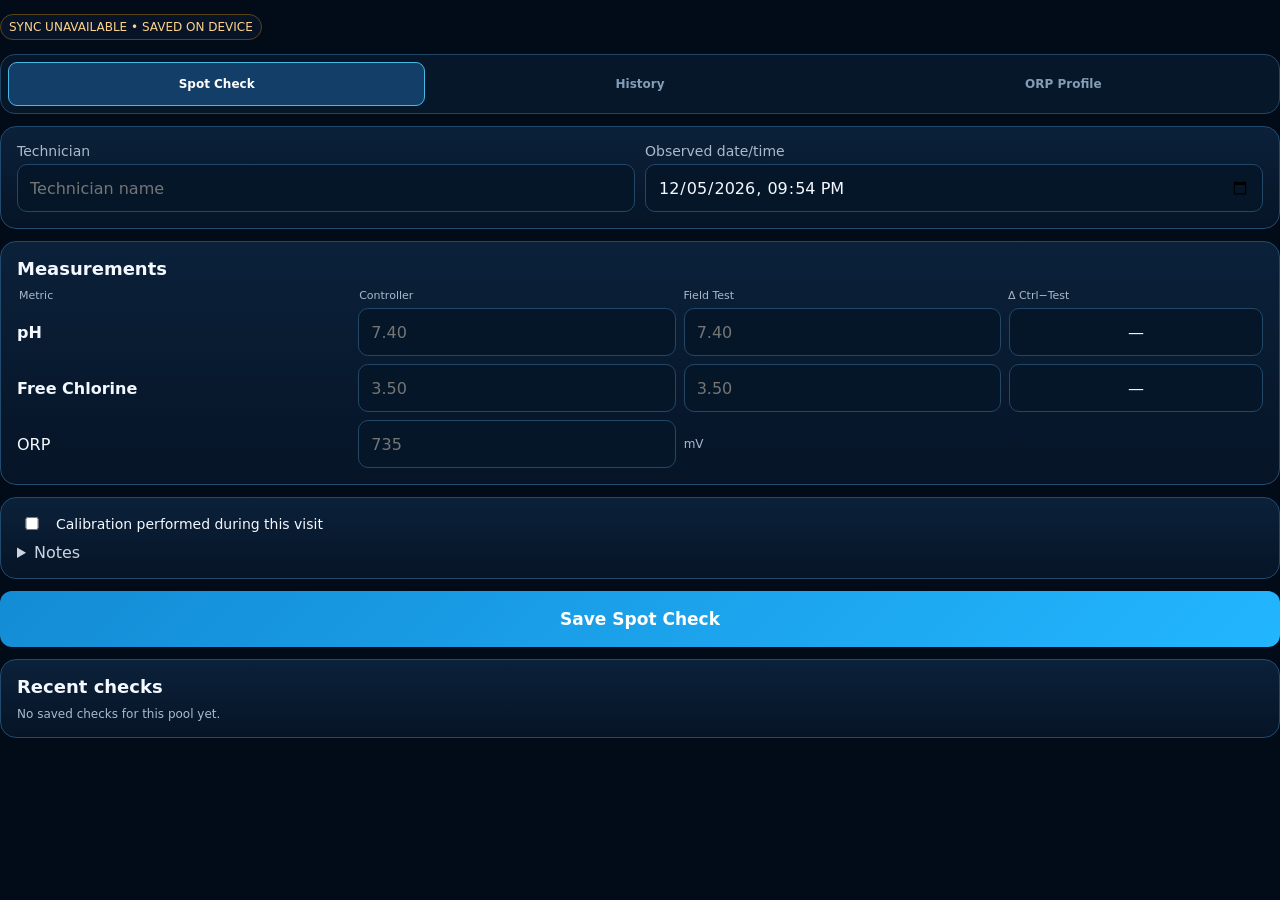
==== commit da0183cf: "Add compact feeder overview and one-page service controls" ====
--- a/calibration.html
+++ b/calibration.html
@@ -302,11 +302,10 @@
     </section>
 
     <section id="view-feeders" class="hidden">
-      <div class="card fw-header"><h2>Feeder Cleaning</h2><button id="fwTech">Working as: <strong id="fwTechName"></strong> · Change</button><div class="fw-filters"><label>Cleaning month<input id="fwMonth" type="month"></label><label>Property<select id="fwProperty"><option>All</option><option>Aquatica</option><option>SeaWorld</option><option>Discovery Cove</option></select></label><label>Pool scope<select id="fwScope"><option value="all">All pools</option><option value="pool">Selected pool</option></select></label></div><strong id="fwProgress"></strong><progress id="fwMeter" max="65" value="0"></progress><p id="fwMonthHelp" class="muted"></p><div class="fw-actions"><button id="fwRefreshBtn">Refresh</button><button id="fwShare">Share Report</button></div><small id="fwRefresh" role="status"></small></div>
-      <div class="card"><div class="fw-queues" aria-label="Feeder work queues"><button data-fwview="remaining">Remaining</button><button data-fwview="feeding">Feeding Down</button><button data-fwview="ready">Ready to Clean</button><button data-fwview="completed">Completed</button><button data-fwview="all">All Feeders</button><button data-fwview="daily">Daily Activity</button><button data-fwview="history">Cleaning History</button></div><div id="fwDailyControls" hidden><label>Activity date<input id="fwDay" type="date"></label><p class="muted">Every saved action, including notes and corrections.</p></div><div id="fwBoard" aria-live="polite"></div></div>
+      <div class="card fw-header"><div class="fw-topline"><h2>Feeder Cleaning</h2><label class="fw-tech-label">Technician<input id="fwTechnician" placeholder="Enter your name" autocomplete="name"></label></div><div class="fw-filters"><label>Property<select id="fwProperty"><option>All</option><option>Aquatica</option><option>SeaWorld</option><option>Discovery Cove</option></select></label><label>Month<input id="fwMonth" type="month"></label></div><strong id="fwProgress"></strong><progress id="fwMeter" max="65" value="0"></progress><div id="fwGlance" aria-label="Active feeders, lowest levels first"></div><small id="fwMonthHelp" class="muted"></small><div class="fw-tools"><button id="fwRefreshBtn">Refresh</button><button id="fwShare">Share Status</button><small id="fwRefresh" role="status"></small></div></div>
+      <div class="card"><div class="fw-queues" aria-label="Feeder work queues"><button data-fwview="remaining">Remaining</button><button data-fwview="feeding">Feeding Down</button><button data-fwview="ready">Ready to Clean</button></div><label class="fw-secondary-label">Also show<select id="fwOtherView"><option value="">Choose view…</option><option value="completed">Completed</option><option value="all">All Feeders</option><option value="history">Cleaning History</option></select></label><div id="fwBoard" aria-live="polite"></div></div>
+      <details class="card" id="fwDaily"><summary>Daily Activity Log</summary><div id="fwDailyControls"><label>Activity date<input id="fwDay" type="date"></label><button id="fwShareDaily">Share Daily Log</button></div><div id="fwDailyBoard"></div></details>
     </section>
-    <dialog id="fwAction" class="fw-dialog"><h2 id="fwActionTitle"></h2><p id="fwActionHelp"></p><label id="fwLevelWrap">Current level<select id="fwLevel"><option>100%</option><option>75%</option><option>50%</option><option>25%</option><option>Empty</option></select></label><label id="fwTextWrap"><span id="fwTextLabel"></span><textarea id="fwText" rows="4"></textarea></label><label id="fwDateWrap">Actual cleaning date and time (device time zone)<input id="fwWhen" type="datetime-local"></label><p id="fwSaveError" class="fw-error" role="alert"></p><div class="fw-actions"><button id="fwSave" class="fw-primary">Save Activity</button><button data-fwclose>Cancel</button></div></dialog>
-    <dialog id="fwDetail" class="fw-dialog"><div class="fw-actions"><h2 id="fwDetailTitle"></h2><button data-fwclose>Close</button></div><div id="fwDetailBody"></div></dialog>
 </div>
 <div class="toast" id="toast"></div>
 
--- a/feeder-workflow.css
+++ b/feeder-workflow.css
@@ -1 +1,4 @@
 #view-feeders{padding-bottom:30px}.fw-header h2{margin-top:0}.fw-header progress{display:block;width:100%;height:18px;margin:12px 0;accent-color:#08786e}.fw-filters{display:flex;flex-wrap:wrap;gap:12px;margin:16px 0}.fw-filters label{flex:1;min-width:150px}.fw-header label,.fw-dialog label,#fwDailyControls label{display:block;font-weight:650}.fw-header input,.fw-header select,.fw-dialog input,.fw-dialog select,.fw-dialog textarea,#fwDailyControls input{display:block;width:100%;box-sizing:border-box;min-height:48px;padding:10px;margin:6px 0 14px;border:1px solid #a7bbc7;border-radius:8px;background:#fff;color:#183747;font:inherit}.fw-queues,.fw-actions{display:flex;flex-wrap:wrap;gap:8px}.fw-queues{margin-bottom:20px}.fw-queues button,.fw-actions button,#fwTech,.fw-correct{min-height:48px;padding:12px 16px;border:1px solid #a7bbc7;border-radius:9px;background:#fff;color:#183747;font:inherit;font-weight:650;cursor:pointer}.fw-queues button.active,.fw-actions .fw-primary{background:#086f75;color:#fff;border-color:#086f75}.fw-feeder{border:1px solid #cbd8df;border-radius:12px;padding:16px;margin-bottom:14px;background:#fff}.fw-feeder-title{display:flex;justify-content:space-between;align-items:center;gap:10px;flex-wrap:wrap}.fw-feeder-title strong{font-size:1.3rem}.fw-badge{background:#fff2d4;color:#765009;border-radius:20px;padding:7px 10px;font-size:.85rem;font-weight:700}.fw-badge.done{background:#dcf3e7;color:#155b39}.fw-pool{margin:8px 0;color:#4c6372}.fw-last{padding:10px 0;border-top:1px solid #e0e8ed}.fw-state{padding:10px;background:#edf5f8;border-radius:8px;margin-bottom:12px;font-weight:650}.fw-state small,.fw-event small{display:block;font-weight:400;margin-top:6px;color:#4c6372}.fw-note{margin:10px 0;white-space:pre-wrap;overflow-wrap:anywhere}.fw-event{padding:14px 0;border-bottom:1px solid #d7e2e8;overflow-wrap:anywhere}.fw-event b{display:block;margin-top:7px;white-space:pre-wrap}.fw-dialog{width:min(560px,90vw);max-height:85vh;overflow:auto;border:0;border-radius:16px;padding:24px;color:#183747;box-shadow:0 15px 60px #102f4560}.fw-dialog::backdrop{background:#102f4580}.fw-error{color:#a32323;font-weight:650}.fw-empty{padding:18px;text-align:center}#fwRefresh{display:block;margin-top:12px}.fw-dialog h2{margin-top:0}.fw-actions button:disabled{opacity:.6;cursor:wait}@media(max-width:520px){.fw-feeder .fw-actions button{flex:1 1 45%;padding:12px 8px}.fw-queues button{flex:1 1 30%;padding:10px 6px;font-size:.9rem}.fw-filters{gap:6px}.fw-dialog{padding:18px}.fw-header .fw-actions button{flex:1}}
+#view-feeders .card{background:#f5f9fc;color:#183747}#view-feeders .muted{color:#526a79}.fw-feeder{color:#183747}.fw-dialog{background:#fff}.fw-dialog p{color:#405b6b}#view-feeders label{color:#183747}.fw-dialog label{color:#183747}
+.fw-topline{display:flex;justify-content:space-between;align-items:center;gap:12px;flex-wrap:wrap}.fw-topline h2{margin:0}.fw-tech-label{flex:1;max-width:260px}.fw-header .fw-filters{margin:4px 0;gap:10px}.fw-header .fw-filters label{min-width:120px}.fw-header input,.fw-header select{margin-bottom:6px}.fw-header progress{height:8px;margin:10px 0}.fw-glance-title{font-weight:650;font-size:.85rem;margin:10px 0 6px}.fw-chips{display:flex;flex-wrap:wrap;gap:6px;margin-bottom:10px}.fw-chip{min-height:44px;padding:8px 12px;background:#e5f0fa;border:1px solid #8caecb;border-radius:9px;color:#183747;font:inherit;font-size:.9rem;cursor:pointer}.fw-chip.low{background:#fff0c9;border-color:#bd810d;color:#694409}.fw-chip.ready{background:#dcf3e7;border-color:#389669;color:#155b39}.fw-tools{display:flex;flex-wrap:wrap;align-items:center;gap:8px;margin-top:10px}.fw-tools button,#fwShareDaily,.fw-feedback button{min-height:44px;padding:8px 12px;border:1px solid #a7bbc7;border-radius:8px;color:#183747;background:#fff;font:inherit;cursor:pointer}.fw-tools #fwRefresh{font-size:.75rem;margin:0;flex:1;min-width:150px}.fw-secondary-label{display:flex!important;align-items:center;gap:10px;margin-bottom:12px;font-size:.85rem}.fw-secondary-label select{min-height:44px;background:#fff;color:#183747;border:1px solid #a7bbc7;border-radius:8px;padding:8px;font:inherit}.fw-levels{display:flex;gap:6px;margin-bottom:12px}.fw-levels button{flex:1;min-width:0;min-height:48px;padding:8px 4px;border:1px solid #94adbd;border-radius:8px;color:#183747;background:#fff;font:inherit;font-weight:650;cursor:pointer}.fw-levels button[aria-pressed=true]{background:#086f75;color:#fff;border-color:#086f75}.fw-inline{margin-top:12px;padding:12px;background:#edf5f8;border-radius:8px}.fw-inline textarea,.fw-inline input{width:100%;box-sizing:border-box;color:#183747;background:#fff;font:inherit;border:1px solid #9ab3c2;border-radius:8px;padding:10px;margin:6px 0;min-height:48px}.fw-feedback{font-size:.85rem;margin-top:10px}.fw-feedback:empty{display:none}.fw-feeder:focus{outline:3px solid #08786e;outline-offset:3px}.fw-feeder{scroll-margin-top:12px}#fwDaily summary{cursor:pointer;min-height:44px;font-weight:700;display:flex;align-items:center}#fwDailyControls{display:flex;align-items:center;gap:12px;flex-wrap:wrap;margin-top:10px}#fwDailyControls label{flex:1;max-width:220px}#fwDailyControls input{margin:6px 0}#view-feeders button:disabled{opacity:.55;cursor:wait}@media(max-width:520px){.fw-tech-label{max-width:none}.fw-header #fwProgress{font-size:.9rem;line-height:1.5}.fw-topline{gap:6px}.fw-queues{margin-bottom:8px}.fw-header .fw-filters label{min-width:0}.fw-chip{font-size:.85rem}.fw-levels{gap:4px}.fw-levels button{font-size:.85rem}}
+.fw-glance-toggle{min-height:44px;padding:8px 10px;border:0;background:transparent;color:#086f75;text-decoration:underline;font:inherit;font-size:.85rem;cursor:pointer}
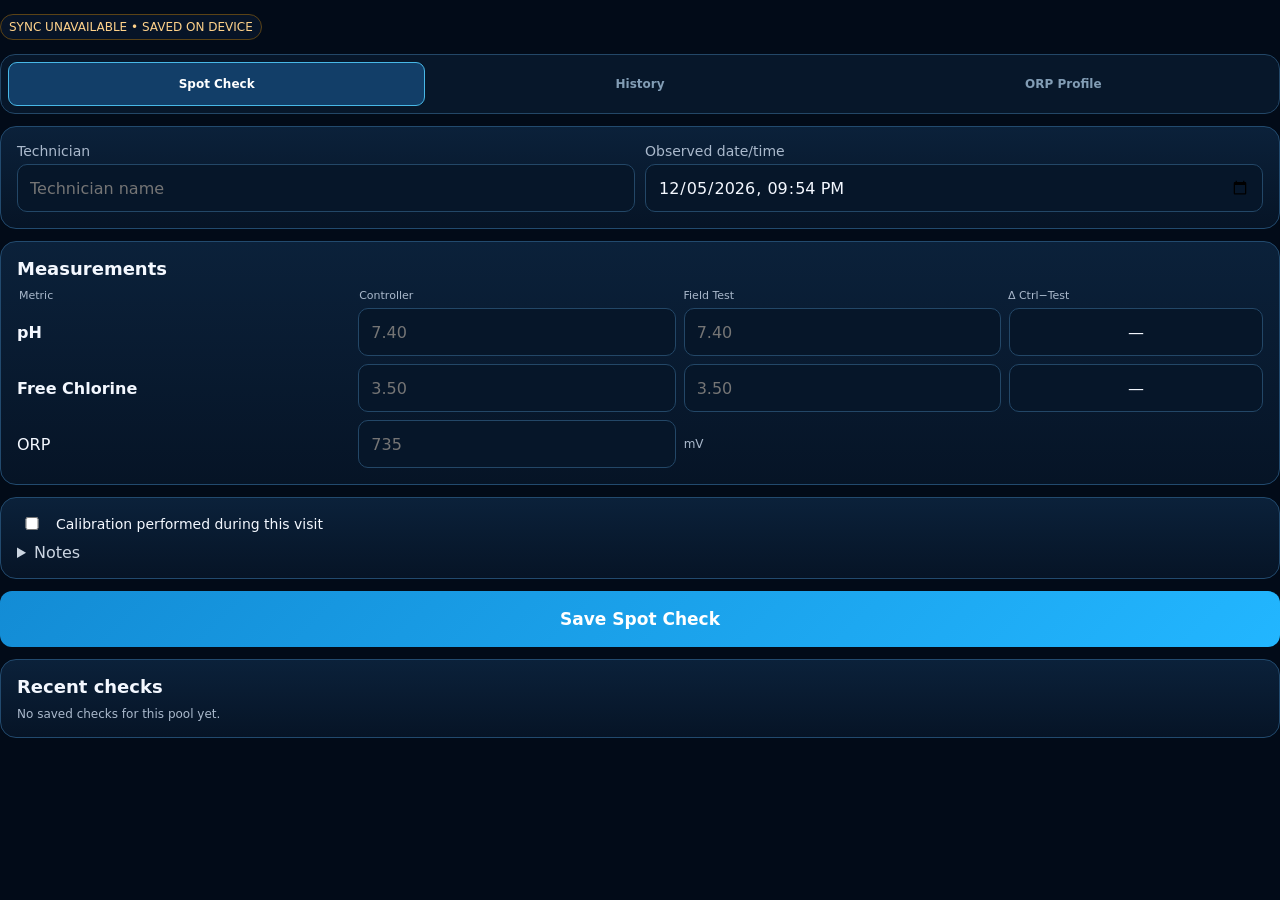
==== commit aa5b9c55: "Add logged current-status reset and concise property-grouped reports" ====
--- a/calibration.html
+++ b/calibration.html
@@ -304,6 +304,7 @@
     <section id="view-feeders" class="hidden">
       <div class="card fw-header"><div class="fw-topline"><h2>Feeder Cleaning</h2><label class="fw-tech-label">Technician<input id="fwTechnician" placeholder="Enter your name" autocomplete="name"></label></div><div class="fw-filters"><label>Property<select id="fwProperty"><option>All</option><option>Aquatica</option><option>SeaWorld</option><option>Discovery Cove</option></select></label><label>Month<input id="fwMonth" type="month"></label></div><strong id="fwProgress"></strong><progress id="fwMeter" max="65" value="0"></progress><div id="fwGlance" aria-label="Active feeders, lowest levels first"></div><small id="fwMonthHelp" class="muted"></small><div class="fw-tools"><button id="fwRefreshBtn">Refresh</button><button id="fwShare">Share Status</button><small id="fwRefresh" role="status"></small></div></div>
       <div class="card"><div class="fw-queues" aria-label="Feeder work queues"><button data-fwview="remaining">Remaining</button><button data-fwview="feeding">Feeding Down</button><button data-fwview="ready">Ready to Clean</button></div><label class="fw-secondary-label">Also show<select id="fwOtherView"><option value="">Choose view…</option><option value="completed">Completed</option><option value="all">All Feeders</option><option value="history">Cleaning History</option></select></label><div id="fwBoard" aria-live="polite"></div></div>
+      <details class="card fw-reset"><summary>Clear Current Statuses</summary><p>Clear working feed-down, level, cleaned status and current notes for <strong>all 65 feeders across all properties</strong>. Original entries, last-cleaned dates and monthly completion stay in the logs. This adds a reset entry with your name.</p><button id="fwResetConfirm">Clear All Current Statuses</button><p id="fwResetStatus" role="status"></p></details>
       <details class="card" id="fwDaily"><summary>Daily Activity Log</summary><div id="fwDailyControls"><label>Activity date<input id="fwDay" type="date"></label><button id="fwShareDaily">Share Daily Log</button></div><div id="fwDailyBoard"></div></details>
     </section>
 </div>
--- a/feeder-workflow.css
+++ b/feeder-workflow.css
@@ -2,3 +2,4 @@
 #view-feeders .card{background:#f5f9fc;color:#183747}#view-feeders .muted{color:#526a79}.fw-feeder{color:#183747}.fw-dialog{background:#fff}.fw-dialog p{color:#405b6b}#view-feeders label{color:#183747}.fw-dialog label{color:#183747}
 .fw-topline{display:flex;justify-content:space-between;align-items:center;gap:12px;flex-wrap:wrap}.fw-topline h2{margin:0}.fw-tech-label{flex:1;max-width:260px}.fw-header .fw-filters{margin:4px 0;gap:10px}.fw-header .fw-filters label{min-width:120px}.fw-header input,.fw-header select{margin-bottom:6px}.fw-header progress{height:8px;margin:10px 0}.fw-glance-title{font-weight:650;font-size:.85rem;margin:10px 0 6px}.fw-chips{display:flex;flex-wrap:wrap;gap:6px;margin-bottom:10px}.fw-chip{min-height:44px;padding:8px 12px;background:#e5f0fa;border:1px solid #8caecb;border-radius:9px;color:#183747;font:inherit;font-size:.9rem;cursor:pointer}.fw-chip.low{background:#fff0c9;border-color:#bd810d;color:#694409}.fw-chip.ready{background:#dcf3e7;border-color:#389669;color:#155b39}.fw-tools{display:flex;flex-wrap:wrap;align-items:center;gap:8px;margin-top:10px}.fw-tools button,#fwShareDaily,.fw-feedback button{min-height:44px;padding:8px 12px;border:1px solid #a7bbc7;border-radius:8px;color:#183747;background:#fff;font:inherit;cursor:pointer}.fw-tools #fwRefresh{font-size:.75rem;margin:0;flex:1;min-width:150px}.fw-secondary-label{display:flex!important;align-items:center;gap:10px;margin-bottom:12px;font-size:.85rem}.fw-secondary-label select{min-height:44px;background:#fff;color:#183747;border:1px solid #a7bbc7;border-radius:8px;padding:8px;font:inherit}.fw-levels{display:flex;gap:6px;margin-bottom:12px}.fw-levels button{flex:1;min-width:0;min-height:48px;padding:8px 4px;border:1px solid #94adbd;border-radius:8px;color:#183747;background:#fff;font:inherit;font-weight:650;cursor:pointer}.fw-levels button[aria-pressed=true]{background:#086f75;color:#fff;border-color:#086f75}.fw-inline{margin-top:12px;padding:12px;background:#edf5f8;border-radius:8px}.fw-inline textarea,.fw-inline input{width:100%;box-sizing:border-box;color:#183747;background:#fff;font:inherit;border:1px solid #9ab3c2;border-radius:8px;padding:10px;margin:6px 0;min-height:48px}.fw-feedback{font-size:.85rem;margin-top:10px}.fw-feedback:empty{display:none}.fw-feeder:focus{outline:3px solid #08786e;outline-offset:3px}.fw-feeder{scroll-margin-top:12px}#fwDaily summary{cursor:pointer;min-height:44px;font-weight:700;display:flex;align-items:center}#fwDailyControls{display:flex;align-items:center;gap:12px;flex-wrap:wrap;margin-top:10px}#fwDailyControls label{flex:1;max-width:220px}#fwDailyControls input{margin:6px 0}#view-feeders button:disabled{opacity:.55;cursor:wait}@media(max-width:520px){.fw-tech-label{max-width:none}.fw-header #fwProgress{font-size:.9rem;line-height:1.5}.fw-topline{gap:6px}.fw-queues{margin-bottom:8px}.fw-header .fw-filters label{min-width:0}.fw-chip{font-size:.85rem}.fw-levels{gap:4px}.fw-levels button{font-size:.85rem}}
 .fw-glance-toggle{min-height:44px;padding:8px 10px;border:0;background:transparent;color:#086f75;text-decoration:underline;font:inherit;font-size:.85rem;cursor:pointer}
+.fw-reset summary{min-height:44px;cursor:pointer;font-weight:650}.fw-reset button{min-height:48px;padding:10px 16px;color:#8d2525;background:#fff;border:1px solid #b45454;border-radius:8px;font:inherit}.fw-reset p{font-size:.9rem;line-height:1.5}
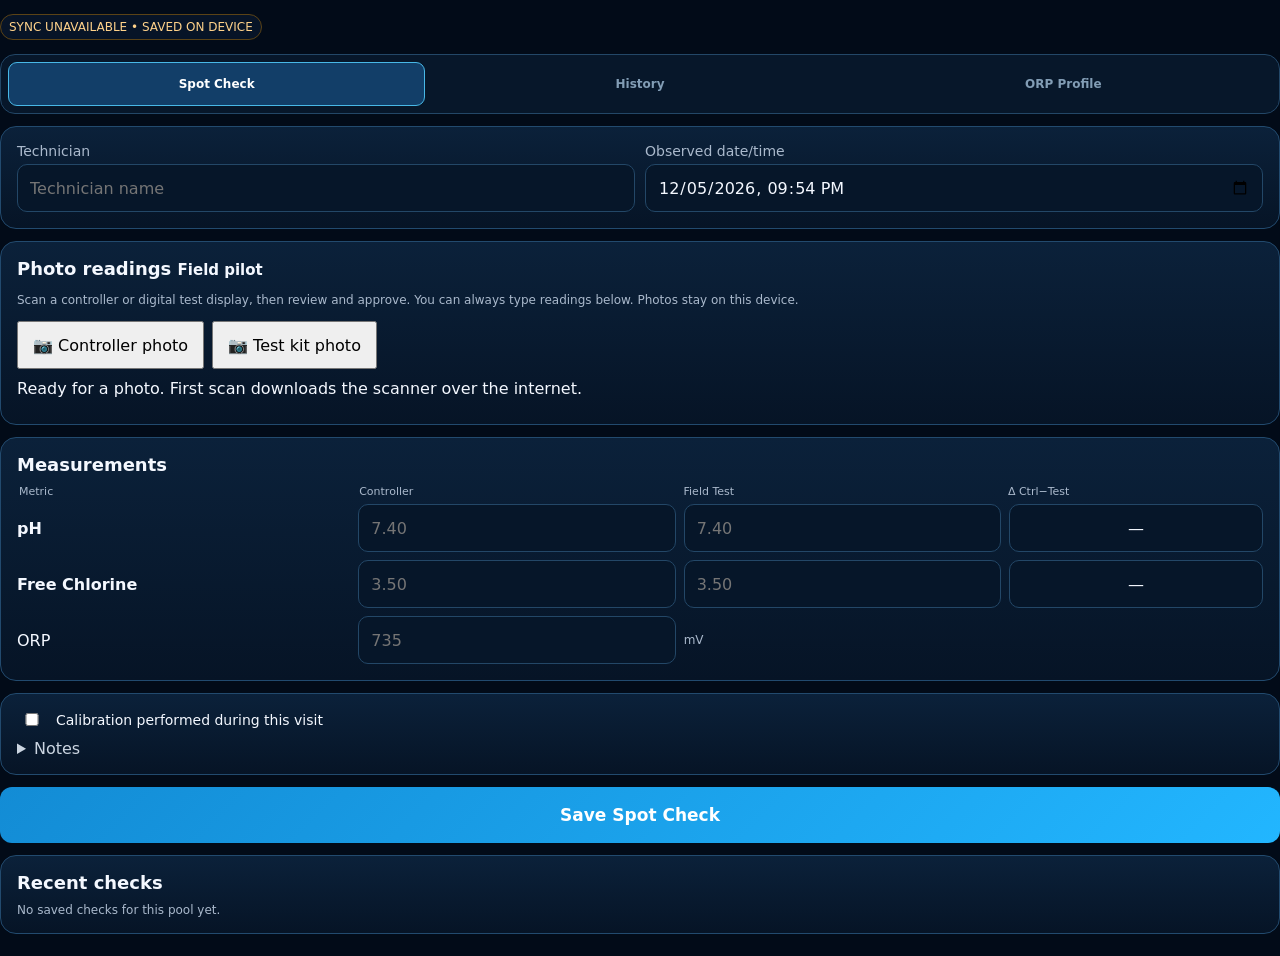
==== commit 23ffc97d: "Add on-device Tesseract calibration photo pilot with inline approval" ====
--- a/calibration.html
+++ b/calibration.html
@@ -169,7 +169,7 @@
 @media(max-width:600px){nav{grid-template-columns:repeat(2,minmax(0,1fr))}.fc-v6-btn,.fc-v6-level{font-size:9px}.fc-v6-id small{font-size:8px}.fc-v6-btn small{font-size:7px}}
 </style><style>
 #selectedPoolPill{display:none}#calibrationPoolSelector{display:none}nav{margin-top:0}nav button[data-view="feeders"]{display:none}nav{grid-template-columns:repeat(3,minmax(0,1fr))}body.feeder-view nav{display:none}.app{padding-bottom:10px}.card{padding:16px}.section-title{font-size:18px}label{font-size:14px}.btn{min-height:56px;font-size:17px}.fc-v6-cols{display:none}.fc-v6-row{display:flex;flex-wrap:wrap;gap:9px;padding:14px}.fc-v6-id{width:100%}.fc-v6-id strong{font-size:20px}.fc-v6-id small{font-size:12px}.fc-v6-btn{flex:1;min-width:90px;font-size:14px;min-height:50px}.fc-v6-btn small{font-size:10px}.fc-v6-level{width:85px;font-size:13px;min-height:50px}.fc-v6-prop-head{font-size:17px;padding:14px}.fc-last-refresh{font-size:12px}.toast{max-width:90%;white-space:normal}
-</style><style>#fcShareStatus{display:none}.version-badge{display:none}.fc-v6-row{border-radius:12px;margin:10px;border:1px solid var(--line)}.fc-v6-id{display:flex;justify-content:space-between;align-items:center;gap:10px}.fc-v6-id small{max-width:65%;text-align:right}</style><link rel="stylesheet" href="feeder-workflow.css">
+</style><style>#fcShareStatus{display:none}.version-badge{display:none}.fc-v6-row{border-radius:12px;margin:10px;border:1px solid var(--line)}.fc-v6-id{display:flex;justify-content:space-between;align-items:center;gap:10px}.fc-v6-id small{max-width:65%;text-align:right}</style><link rel="stylesheet" href="feeder-workflow.css"><link rel="stylesheet" href="calibration-ocr.css">
 </head>
 <body>
 <div class="app">
@@ -215,6 +215,19 @@
         </div>
       </div>
 
+<div class="card ocr-panel" id="ocrPanel">
+<h2 class="section-title">Photo readings <small>Field pilot</small></h2>
+<p class="muted">Scan a controller or digital test display, then review and approve. You can always type readings below. Photos stay on this device.</p>
+<div class="ocr-actions"><button type="button" data-ocr-photo="controller">📷 Controller photo</button><button type="button" data-ocr-photo="test">📷 Test kit photo</button></div>
+<input id="ocrFile" type="file" accept="image/*" capture="environment" hidden>
+<p id="ocrStatus" role="status" aria-live="polite">Ready for a photo. First scan downloads the scanner over the internet.</p>
+<div id="ocrEditor" hidden><p class="muted">Drag over the display to crop. Rotate if sideways. Keep the metric labels visible; include the pool name on controller photos.</p><canvas id="ocrCanvas" aria-label="Photo preview; drag to crop"></canvas><div class="ocr-actions"><button id="ocrRotate" type="button">Rotate 90°</button><button id="ocrFull" type="button">Full photo</button><button id="ocrScan" type="button">Scan photo</button><button id="ocrCancel" type="button">Cancel scan</button></div></div>
+<div id="ocrReview" hidden><h3 id="ocrReviewTitle">Review readings</h3><p id="ocrWarning" class="muted"></p>
+<label for="ocrPool">Confirm body of water</label><select id="ocrPool"></select>
+<div id="ocrphRow"><label for="ocrph">pH</label><input id="ocrph" type="number" inputmode="decimal" min="0" max="14" step="0.01"></div>
+<div id="ocrfcRow"><label for="ocrfc">Free chlorine (ppm)</label><input id="ocrfc" type="number" inputmode="decimal" min="0" max="60" step="0.01"></div>
+<div id="ocrorpRow"><label for="ocrorp">ORP (mV)</label><input id="ocrorp" type="number" inputmode="numeric" min="0" max="1200" step="1"></div>
+<details><summary>Recognized text</summary><pre id="ocrRaw"></pre></details><div class="ocr-actions"><button id="ocrApprove" type="button">Approve &amp; apply readings</button><button id="ocrDiscard" type="button">Discard suggestions</button></div></div></div>
       <div class="card">
         <h2 class="section-title">Measurements</h2>
         <div class="measure-head"><span>Metric</span><span>Controller</span><span>Field Test</span><span>Δ Ctrl−Test</span></div>
@@ -413,7 +426,7 @@
   localStorage.setItem("fieldlive.pcl.tech",rec.technician);
   ["controllerPh","testPh","controllerFc","testFc","orpMv","postPh","postFc"].forEach(id=>$(id).value="");
   $("notes").value="";$("calPerformed").checked=false;$("calFields").classList.add("hidden");$("phCal").checked=false;$("fcCal").checked=false;
-  $("observedAt").value=nowLocalInput(); updateDeltas(); renderAll(); toast("Spot check saved locally.");
+  $("observedAt").value=nowLocalInput(); updateDeltas(); renderAll(); toast("Spot check saved locally.");document.dispatchEvent(new Event("spot-check-saved"));
 });
 
 function poolRecords(){
@@ -660,7 +673,7 @@
 ["Discovery Cove","Tropical River","Tropical River/Resort Pool",8],["Discovery Cove","Oasis","Freshwater Oasis",6],
 ["SeaWorld","Sesame","Sesame",1],["SeaWorld","IF1","Infinity Falls 1",2],["SeaWorld","IF2","Infinity Falls 2",2],["SeaWorld","Kraken","Kraken",2],["SeaWorld","J2A","Journey to Atlantis",4],["SeaWorld","Manta","Manta Pond",2],["SeaWorld","Pipeline","Pipeline",1]];
 </script>
-<script src="feeder-workflow.js"></script>
+<script src="feeder-workflow.js"></script><script src="calibration-ocr.js"></script>
 
 <script>
 window.openMaintenanceView=function(view){
--- a/calibration-ocr.css
+++ b/calibration-ocr.css
@@ -0,0 +1 @@
+.ocr-actions{display:flex;flex-wrap:wrap;gap:8px}.ocr-actions button{min-height:48px;padding:10px 14px}.ocr-panel [hidden]{display:none!important}.ocr-panel canvas{display:block;width:100%;max-height:480px;object-fit:contain;touch-action:none;margin:12px 0;border-radius:8px}.ocr-panel canvas{max-height:none}.ocr-panel label{display:block;margin-top:10px}.ocr-panel input,.ocr-panel select{width:100%}.ocr-panel pre{white-space:pre-wrap;overflow-wrap:anywhere;font-size:13px}.ocr-panel [role=status]{margin:10px 0}.ocr-panel .muted{line-height:1.5}
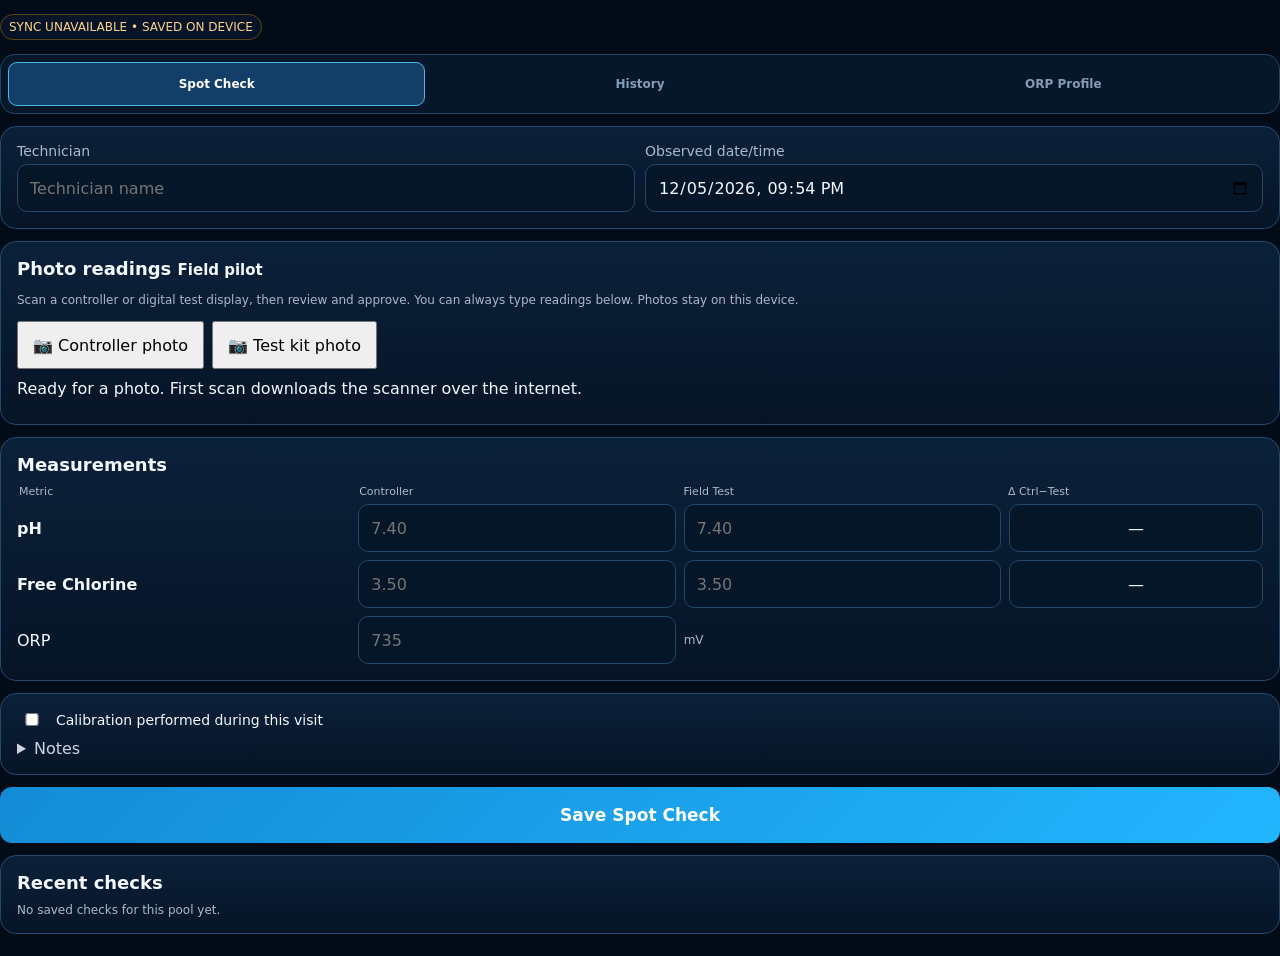
==== commit 4893ac89: "Add Main Gate feeders to field service inventory" ====
--- a/calibration.html
+++ b/calibration.html
@@ -315,9 +315,9 @@
     </section>
 
     <section id="view-feeders" class="hidden">
-      <div class="card fw-header"><div class="fw-topline"><h2>Feeder Cleaning</h2><label class="fw-tech-label">Technician<input id="fwTechnician" placeholder="Enter your name" autocomplete="name"></label></div><div class="fw-filters"><label>Property<select id="fwProperty"><option>All</option><option>Aquatica</option><option>SeaWorld</option><option>Discovery Cove</option></select></label><label>Month<input id="fwMonth" type="month"></label></div><strong id="fwProgress"></strong><progress id="fwMeter" max="65" value="0"></progress><div id="fwGlance" aria-label="Active feeders, lowest levels first"></div><small id="fwMonthHelp" class="muted"></small><div class="fw-tools"><button id="fwRefreshBtn">Refresh</button><button id="fwShare">Share Status</button><small id="fwRefresh" role="status"></small></div></div>
+      <div class="card fw-header"><div class="fw-topline"><h2>Feeder Cleaning</h2><label class="fw-tech-label">Technician<input id="fwTechnician" placeholder="Enter your name" autocomplete="name"></label></div><div class="fw-filters"><label>Property<select id="fwProperty"><option>All</option><option>Aquatica</option><option>SeaWorld</option><option>Discovery Cove</option></select></label><label>Month<input id="fwMonth" type="month"></label></div><strong id="fwProgress"></strong><progress id="fwMeter" max="69" value="0"></progress><div id="fwGlance" aria-label="Active feeders, lowest levels first"></div><small id="fwMonthHelp" class="muted"></small><div class="fw-tools"><button id="fwRefreshBtn">Refresh</button><button id="fwShare">Share Status</button><small id="fwRefresh" role="status"></small></div></div>
       <div class="card"><div class="fw-queues" aria-label="Feeder work queues"><button data-fwview="remaining">Remaining</button><button data-fwview="feeding">Feeding Down</button><button data-fwview="ready">Ready to Clean</button></div><label class="fw-secondary-label">Also show<select id="fwOtherView"><option value="">Choose view…</option><option value="completed">Completed</option><option value="all">All Feeders</option><option value="history">Cleaning History</option></select></label><div id="fwBoard" aria-live="polite"></div></div>
-      <details class="card fw-reset"><summary>Clear Current Statuses</summary><p>Clear working feed-down, level, cleaned status and current notes for <strong>all 65 feeders across all properties</strong>. Original entries, last-cleaned dates and monthly completion stay in the logs. This adds a reset entry with your name.</p><button id="fwResetConfirm">Clear All Current Statuses</button><p id="fwResetStatus" role="status"></p></details>
+      <details class="card fw-reset"><summary>Clear Current Statuses</summary><p>Clear working feed-down, level, cleaned status and current notes for <strong>all 69 feeders across all properties</strong>. Original entries, last-cleaned dates and monthly completion stay in the logs. This adds a reset entry with your name.</p><button id="fwResetConfirm">Clear All Current Statuses</button><p id="fwResetStatus" role="status"></p></details>
       <details class="card" id="fwDaily"><summary>Daily Activity Log</summary><div id="fwDailyControls"><label>Activity date<input id="fwDay" type="date"></label><button id="fwShareDaily">Share Daily Log</button></div><div id="fwDailyBoard"></div></details>
     </section>
 </div>
@@ -671,7 +671,7 @@
 const FC_FEEDERS=[
 ["Aquatica","501","Cutback Cove",4],["Aquatica","502","Big Surf Shores",4],["Aquatica","503","Omaka Rocka",1],["Aquatica","504","Katas Kookaburra",2],["Aquatica","505","Roa's Rapids",10],["Aquatica","506","Whanau Way",1],["Aquatica","507","Walkabout Waters",4],["Aquatica","508","Ray Rush/Whahalla Wave",2],["Aquatica","509","Loggerhead/Tassie",4],["Aquatica","510","Dolphin Plunge",1],["Aquatica","520","Ihu Breakaway Falls",1],["Aquatica","530","Taumata Racer",1],["Aquatica","540","KareKareKurl",1],["Aquatica","550","Riptide",1],
 ["Discovery Cove","Tropical River","Tropical River/Resort Pool",8],["Discovery Cove","Oasis","Freshwater Oasis",6],
-["SeaWorld","Sesame","Sesame",1],["SeaWorld","IF1","Infinity Falls 1",2],["SeaWorld","IF2","Infinity Falls 2",2],["SeaWorld","Kraken","Kraken",2],["SeaWorld","J2A","Journey to Atlantis",4],["SeaWorld","Manta","Manta Pond",2],["SeaWorld","Pipeline","Pipeline",1]];
+["SeaWorld","Sesame","Sesame",1],["SeaWorld","IF1","Infinity Falls 1",2],["SeaWorld","IF2","Infinity Falls 2",2],["SeaWorld","Kraken","Kraken",2],["SeaWorld","J2A","Journey to Atlantis",4],["SeaWorld","Manta","Manta Pond",2],["SeaWorld","Main Gate","Main Gate",4],["SeaWorld","Pipeline","Pipeline",1]];
 </script>
 <script src="feeder-workflow.js"></script><script src="calibration-ocr.js"></script>
 
